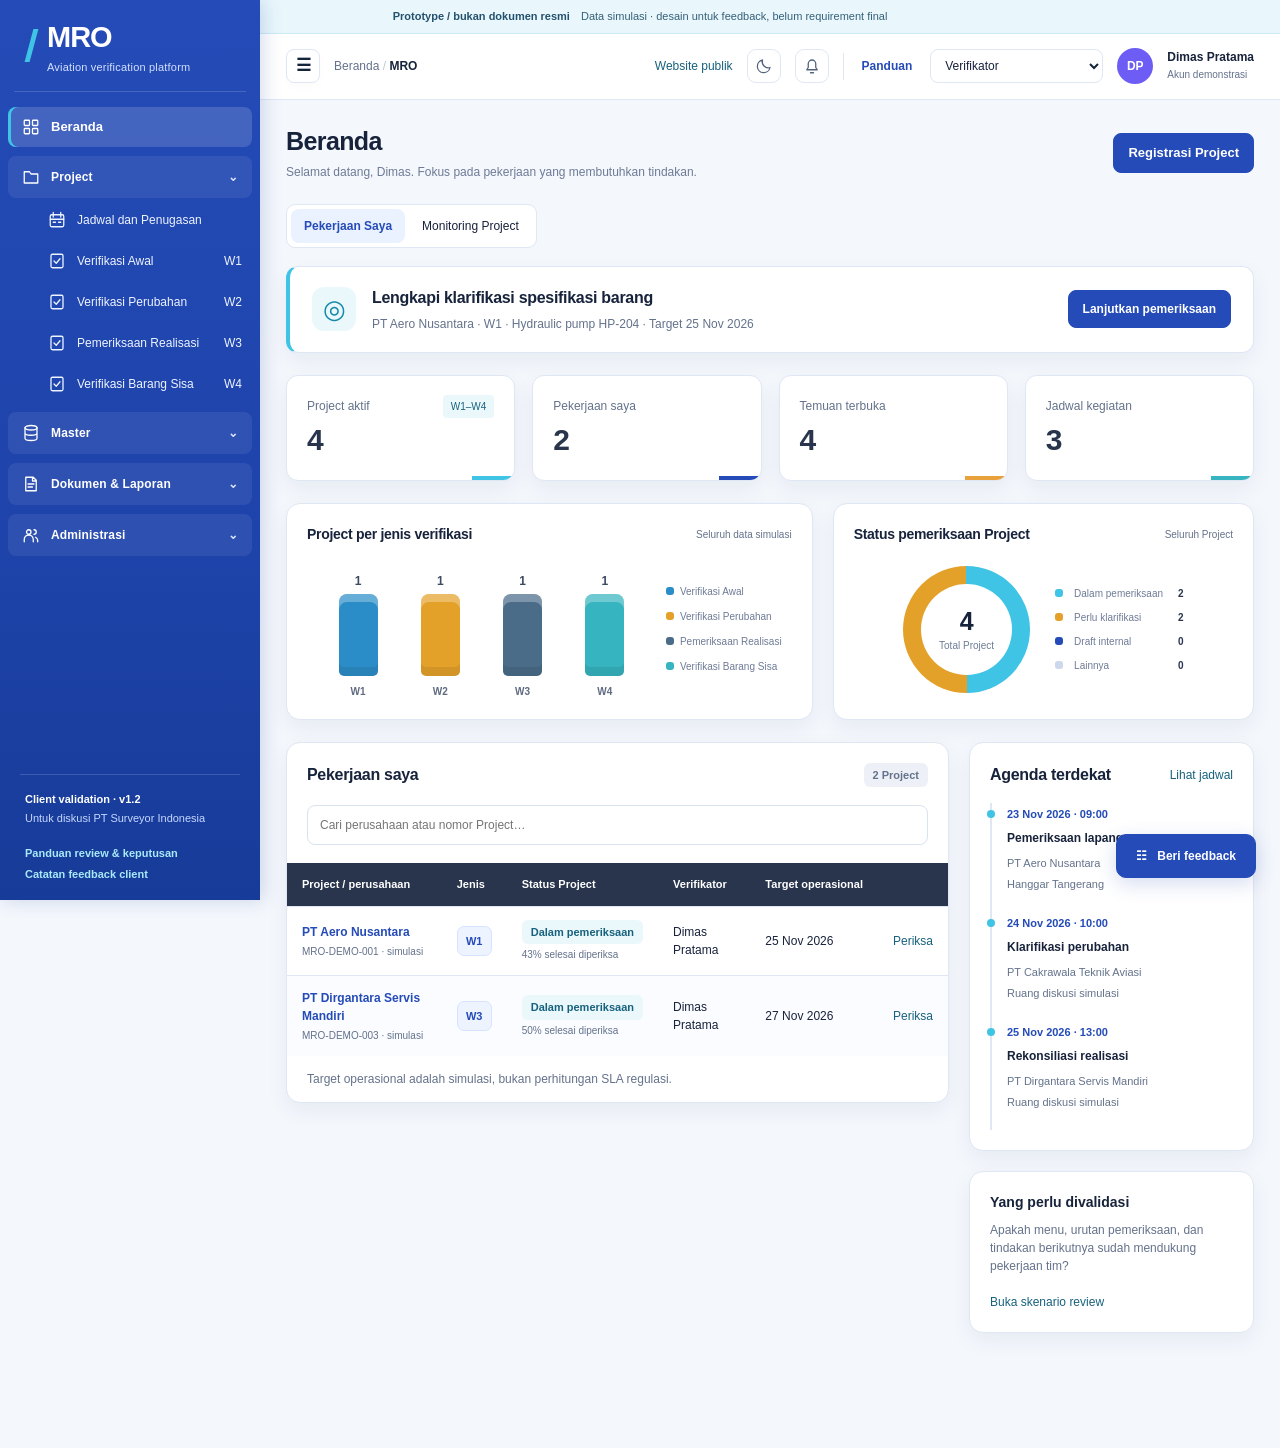
==== index.html @ 10407ee6 "first commit" ====
<!doctype html>
<html lang="id"><head><meta charset="utf-8"><meta name="viewport" content="width=device-width,initial-scale=1"><meta name="theme-color" content="#0F2D3D"><title>MRO · Prototype Review Client</title>
<link rel="stylesheet" href="assets/css/base.css">
<link rel="stylesheet" href="assets/css/mro-siviki.css">
<link rel="stylesheet" href="assets/css/inspection.css"></head><body><div id="app"></div><button class="feedbackfloat" id="feedback-button" onclick="openFeedback()">☷ &nbsp; Beri feedback</button><dialog id="modal"></dialog><dialog id="inspection-modal" class="inspection-modal" aria-labelledby="inspection-modal-title"></dialog><div id="live" role="status" aria-live="polite"></div>
<script src="assets/js/inspection.js"></script>
<script src="assets/js/app.js"></script></body></html>
---- assets/css/base.css ----
:root{--cyan:#3fc4e6;--navy:#0f2d3d;--action:#006b86;--soft:#e8f9fd;--bg:#f5fbfd;--border:#d9e8ee;--muted:#506a77;--white:#fff;--ok:#16714d;--warn:#865100;--danger:#a5343b}*{box-sizing:border-box}body{margin:0;color:var(--navy);background:var(--bg);font:16px/1.5 'Segoe UI',Arial,sans-serif}button,input,select,textarea{font:inherit}button,a,input,select,textarea{outline-offset:4px}button:focus-visible,a:focus-visible{outline:3px solid var(--action)}button,a{touch-action:manipulation}button{cursor:pointer}a{color:var(--action);text-decoration:none}a:hover{text-decoration:underline}button{border:1px solid var(--border);border-radius:6px;padding:9px 15px;color:var(--navy);background:white;font-weight:600;font-size:14px}button:hover{background:var(--soft);border-color:var(--cyan)}button:disabled{opacity:.55;cursor:not-allowed}.primary{background:var(--cyan);border-color:var(--cyan)}.dark{background:var(--navy);border-color:var(--navy);color:white}.dark:hover{color:var(--navy)}.textbutton{border:0;background:none;padding:4px;color:var(--action)}.small{font-size:14px}.muted{color:var(--muted)}.mono{font-variant-numeric:tabular-nums}.badge{font-size:13px;display:inline-block;padding:3px 9px;border-radius:4px;background:var(--soft);color:var(--action);font-weight:600;white-space:nowrap}.badge.amber{background:#fff4dc;color:var(--warn)}.badge.green{background:#e9f6ee;color:var(--ok)}.badge.gray{background:#eef2f4;color:var(--muted)}.badge.red{background:#ffedef;color:var(--danger)}.notice{background:#e8f9fd;border-bottom:1px solid #b5e5f0;color:var(--navy);padding:8px 24px;font-size:13px;text-align:center;position:relative;z-index:2}.notice strong{margin-right:8px}h1,h2,h3,p{margin-top:0}h1{font-size:30px;letter-spacing:-.7px;line-height:1.25;margin-bottom:8px}h2{font-size:20px;letter-spacing:-.3px;margin-bottom:12px}h3{font-size:16px;margin-bottom:8px}p{margin-bottom:16px}.shell{display:grid;grid-template-columns:252px 1fr;min-height:calc(100vh - 37px)}.sidebar{background:var(--navy);color:white;padding:27px 16px;display:flex;flex-direction:column}.brand{font-size:27px;font-weight:700;letter-spacing:-1px;padding:0 14px 24px;display:flex;align-items:center;gap:12px}.brandmark{height:36px;width:5px;background:var(--cyan);transform:skew(-15deg)}.brand small{display:block;font-size:12px;font-weight:400;color:#b3cedb;letter-spacing:.2px}.sidebar nav{flex:1}.sidebar a{display:flex;align-items:center;gap:10px;color:#c6dce5;padding:8px 12px;border-radius:5px;font-size:14px;margin:2px 0}.sidebar a.active{background:var(--cyan);color:var(--navy);font-weight:700}.sidebar a:hover{background:#244858;text-decoration:none}.sidebar a.active:hover{background:var(--cyan)}.sidebar details{margin-top:15px}.sidebar summary{font-weight:600;font-size:14px;cursor:pointer;padding:8px 12px;list-style:none;display:flex;justify-content:space-between}.sidebar summary:after{content:'⌄';color:#9bb9c7}.sidebar details a{margin-left:12px;padding-left:14px}.sidefoot{padding:18px 13px 0;border-top:1px solid #335462;margin-top:30px;color:#a8c2cf;font-size:13px}.sidefoot b{color:white}.topbar{display:flex;justify-content:space-between;align-items:center;padding:14px 32px;background:white;border-bottom:1px solid var(--border);gap:14px}.topbar select{font-size:14px;width:210px;padding:8px}.toplinks{display:flex;gap:16px;align-items:center}.avatar{background:var(--soft);border:1px solid var(--border);width:34px;height:34px;border-radius:50%;display:grid;place-items:center;font-size:12px;font-weight:700}.main{padding:30px 32px 95px;max-width:1680px;margin:auto}.pagehead{display:flex;justify-content:space-between;gap:20px;align-items:flex-start;margin-bottom:24px}.pagehead p{color:var(--muted);margin:0;font-size:14px}.actions{display:flex;gap:8px;flex-wrap:wrap}.overline{font-size:13px;color:var(--muted);margin-bottom:12px}.panel{background:white;border:1px solid var(--border);border-radius:8px;padding:22px;margin-bottom:20px}.panel.flush{padding:0;overflow:hidden}.panelhead{display:flex;align-items:center;justify-content:space-between;gap:12px;margin-bottom:18px}.panelhead h2,.panelhead h3{margin:0}.stats{display:grid;grid-template-columns:repeat(4,1fr);gap:14px;margin-bottom:22px}.stat{padding:18px 20px;background:white;border:1px solid var(--border);border-radius:7px}.stat b{display:block;font-size:28px;line-height:1.4;font-weight:600}.stat span{font-size:14px;color:var(--muted)}.stat em{float:right;font-style:normal;font-size:13px;background:var(--soft);color:var(--action);padding:4px 8px;border-radius:4px}.priority{display:flex;align-items:center;gap:22px;border-left:4px solid var(--cyan);background:var(--navy);color:white;padding:23px 26px;border-radius:6px;margin:20px 0 24px}.priority p{color:#c5dce7;font-size:14px;margin:5px 0 0}.priority h2{margin:0}.priority button{margin-left:auto;flex-shrink:0}.priority .symbol{color:var(--cyan);font-size:28px}.columns{display:grid;grid-template-columns:minmax(0,1fr) 300px;gap:22px}.twocol{display:grid;grid-template-columns:1fr 1fr;gap:20px}.toolbar{display:flex;gap:12px;align-items:center;margin:18px 0;flex-wrap:wrap}.toolbar input{flex:1;min-width:200px}.toolbar select{width:auto}.segments{display:inline-flex;border:1px solid var(--border);background:white;border-radius:6px;padding:4px;gap:4px}.segments button{border:0;background:none;font-weight:500}.segments button.selected{background:var(--soft);color:var(--action);font-weight:700}.tablewrap{overflow:auto}table{border-collapse:collapse;width:100%;font-size:14px;text-align:left}th{font-size:13px;color:var(--muted);font-weight:600;background:#f8fbfc;white-space:nowrap}th,td{padding:14px 17px;border-bottom:1px solid var(--border);vertical-align:middle}tr:last-child td{border-bottom:0}td b{font-weight:600}td small{display:block;font-size:12px;color:var(--muted);margin-top:3px}.clickrow:hover{background:#f5fbfd}.projectlink{display:block;font-weight:600}.workflow{width:35px;height:30px;background:var(--soft);color:var(--action);display:grid;place-items:center;border-radius:5px;font-size:13px;font-weight:700}.agenda{border-left:2px solid var(--border);padding:0 0 18px 15px;position:relative}.agenda:before{position:absolute;content:'';height:8px;width:8px;background:var(--cyan);border-radius:50%;left:-5px;top:7px}.agenda time{font-size:13px;color:var(--action);font-weight:600}.agenda p{margin:5px 0;font-size:14px}.agenda small{font-size:13px;color:var(--muted)}.tabs{display:flex;gap:20px;border-bottom:1px solid var(--border);margin:24px 0;overflow:auto}.tabs a{padding:11px 0;white-space:nowrap;font-size:14px;color:var(--muted);border-bottom:3px solid transparent}.tabs a.active{color:var(--action);border-color:var(--cyan);font-weight:700}.tabs a:hover{text-decoration:none;color:var(--action)}.statusrow{display:flex;gap:10px;flex-wrap:wrap;margin:18px 0}.statusbox{background:white;border:1px solid var(--border);border-radius:6px;padding:10px 14px;font-size:14px;flex:1;min-width:150px}.statusbox small{display:block;font-size:12px;color:var(--muted);margin-bottom:4px}.progress{height:5px;background:#e2edf2;border-radius:5px;overflow:hidden;margin-top:8px}.progress i{display:block;background:var(--cyan);height:100%}.checkgroup{display:flex;gap:15px;align-items:center;padding:14px 0;border-bottom:1px solid var(--border)}.checkgroup:last-child{border:0}.checkgroup>div{flex:1}.checkgroup p{margin:3px 0;font-size:13px;color:var(--muted)}.num{font-size:13px;color:var(--action);background:var(--soft);padding:7px 10px;border-radius:4px}.keyvalues{display:grid;grid-template-columns:1fr 1fr;gap:22px;font-size:14px}.keyvalues small{display:block;color:var(--muted);margin-bottom:4px}.note{padding:12px 15px;background:var(--soft);border-left:3px solid var(--cyan);font-size:14px;margin:16px 0}.warning{background:#fff6e4;border-color:#e0b760;color:#785000}.empty{text-align:center;padding:40px;color:var(--muted)}label{display:block;font-size:14px;font-weight:600;margin:15px 0 6px}input,select,textarea{width:100%;border:1px solid #b9d0da;border-radius:5px;padding:10px 12px;background:white;color:var(--navy)}textarea{min-height:100px;resize:vertical}input[type=checkbox]{width:18px;height:18px;vertical-align:middle;accent-color:var(--action);margin-right:8px}fieldset{border:0;padding:0;margin:0}legend{font-size:20px;font-weight:600;margin-bottom:12px}.formgrid{display:grid;grid-template-columns:1fr 1fr;gap:0 20px}.formgrid .wide{grid-column:1/-1}.steps{display:flex;gap:10px;margin-bottom:25px}.step{padding:9px 14px;border-bottom:3px solid var(--border);font-size:14px;flex:1}.step.active{border-color:var(--cyan);color:var(--action);font-weight:700}.footeractions{display:flex;justify-content:flex-end;gap:10px;margin-top:22px}.calendar{display:grid;grid-template-columns:repeat(7,minmax(0,1fr))}.calhead{padding:12px;background:#f7fbfc;text-align:center;font-size:13px;color:var(--muted)}.day{border-top:1px solid var(--border);border-right:1px solid var(--border);min-height:105px;padding:8px;font-size:13px}.day.today{background:var(--soft)}.day button{font-size:12px;padding:5px 6px;margin-top:5px;width:100%;text-align:left;font-weight:500;background:var(--soft);border:0}.day.out{color:#9cb0b9}.finding{padding:18px;border:1px solid var(--border);border-radius:6px;margin-bottom:12px}.finding h3{margin:10px 0}.finding p{font-size:14px}.document{background:#fff;border:1px solid var(--border);padding:35px;position:relative;min-height:410px;font-size:14px}.document:before{content:'PROTOTYPE';position:absolute;top:42%;left:8%;transform:rotate(-28deg);font-size:50px;letter-spacing:4px;color:#d7e9f0;pointer-events:none}.document>*{position:relative}.document h2{text-align:center;font-size:18px}.document p{margin-top:24px}.document .stamp{border:2px solid var(--danger);color:var(--danger);padding:8px;text-align:center;font-weight:700;font-size:12px}.feedbackfloat{position:fixed;bottom:22px;right:24px;background:var(--navy);color:white;border:1px solid #457485;box-shadow:0 4px 20px #0f2d3d25;z-index:5;padding:12px 19px}.feedbackfloat:hover{color:var(--navy)}dialog{border:1px solid var(--border);border-radius:10px;padding:0;max-width:670px;width:calc(100% - 32px);max-height:90vh;color:var(--navy);box-shadow:0 18px 70px #0f2d3d40}dialog::backdrop{background:#0f2d3d70}.dialoghead{padding:20px 24px;border-bottom:1px solid var(--border);display:flex;justify-content:space-between;align-items:center}.dialoghead h2{margin:0}.dialogbody{padding:0 24px 24px}.close{border:0;font-size:21px;padding:0 7px}.toast{position:fixed;bottom:80px;right:24px;max-width:440px;background:var(--navy);color:white;padding:16px 22px;z-index:15;border-radius:7px;box-shadow:0 4px 20px #0f2d3d30}.public{background:white}.publicnav{padding:20px 6%;display:flex;align-items:center;justify-content:space-between;border-bottom:1px solid var(--border);gap:20px}.publicnav .brand{padding:0}.publicnav .brand small{color:var(--muted)}.publiclinks{display:flex;gap:24px;align-items:center;font-size:14px}.hero{background:var(--navy);color:white;padding:75px 7%;display:grid;grid-template-columns:1.2fr 1fr;gap:50px;align-items:center}.hero h1{font-size:50px;line-height:1.12;max-width:660px;letter-spacing:-1.5px}.hero p{color:#c8dde7;max-width:550px;font-size:18px}.hero .eyebrow{color:var(--cyan);font-size:14px;margin-bottom:22px}.blueprint{width:100%;color:var(--cyan)}.publicsection{padding:55px 7%;max-width:1600px;margin:auto}.publicsection h2{font-size:30px}.publiccards{display:grid;grid-template-columns:repeat(4,1fr);gap:18px}.publiccards article{border-top:3px solid var(--cyan);background:var(--bg);padding:23px}.publiccards p{font-size:14px;color:var(--muted)}.publicsection details{border-bottom:1px solid var(--border);padding:17px 0}.publicsection summary{cursor:pointer;font-weight:600}.publicsection details p{margin:14px 0;font-size:14px;max-width:850px}.publicfooter{background:var(--navy);color:#c9dde7;padding:30px 7%;font-size:14px}.mobilemenu{display:none}.guideitem{display:flex;gap:16px;padding:18px 0;border-bottom:1px solid var(--border)}.guideitem b{display:block}.guideitem p{margin:5px 0;font-size:14px;color:var(--muted)}.splitwork{display:grid;grid-template-columns:minmax(0,1fr) 320px;gap:18px}.fileicon{font-size:13px;color:var(--action);background:var(--soft);padding:8px}.rating{display:flex;gap:8px}.rating label{padding:6px 10px;border:1px solid var(--border);margin:0;font-size:14px;display:flex;align-items:center;gap:4px}.rating input{width:auto}.chiplist{display:flex;gap:8px;flex-wrap:wrap}.mobilemenu{font-size:18px}.error{color:var(--danger);font-size:14px;margin:10px 0}.hide{display:none!important}@media(min-width:1700px){.main{padding-left:45px;padding-right:45px}}@media(max-width:1150px){.shell{grid-template-columns:220px 1fr}.main{padding:25px 22px 95px}.topbar{padding:14px 22px}.columns,.splitwork{grid-template-columns:1fr}.columns>aside{display:grid;grid-template-columns:1fr 1fr;gap:20px}.hero h1{font-size:40px}.toplinks{gap:10px}.stats{gap:9px}.stat{padding:15px}.publiccards{grid-template-columns:1fr 1fr}}@media(max-width:800px){.shell{display:block}.sidebar{display:none}.sidebar.open{display:flex}.mobilemenu{display:inline-block}.topbar{padding:12px 16px;flex-wrap:wrap}.topbar .reviewlabel{display:none}.main{padding:24px 16px 90px}.stats{grid-template-columns:1fr 1fr}.pagehead{flex-direction:column;gap:14px}.priority{flex-wrap:wrap;gap:12px;padding:20px}.priority button{margin-left:0}.columns>aside,.twocol,.formgrid,.hero{grid-template-columns:1fr}.keyvalues{gap:16px}.tabs{gap:17px}.publicnav{padding:17px 5%;flex-wrap:wrap}.publiclinks{gap:14px;flex-wrap:wrap}.hero{padding:45px 6%;gap:20px}.hero h1{font-size:39px}.blueprint{max-height:220px}.publicsection{padding:35px 6%}.publiccards{grid-template-columns:1fr}.steps{gap:0}.step{font-size:12px;padding:9px 7px}.day{min-height:68px;padding:4px}.day button{font-size:11px}.calendar{min-width:650px}.notice{padding:8px 14px;font-size:12px}.statusbox{min-width:130px}.feedbackfloat{bottom:14px;right:14px}.topbar select{width:165px;min-width:0}.topbar .avatar{display:none}.topbar>.toplinks:last-child{width:100%;justify-content:space-between}.document{padding:22px}.toast{left:14px;right:14px}.checkgroup{flex-wrap:wrap}.publicnav .brand{font-size:24px}}@media(prefers-reduced-motion:no-preference){dialog[open]{animation:appear .15s ease-out}@keyframes appear{from{opacity:0;transform:translateY(8px)}to{opacity:1;transform:none}}}@media print{.sidebar,.topbar,.notice,.feedbackfloat,.actions,dialog,.toast{display:none!important}.shell{display:block}.main{padding:0}.document{break-inside:avoid}.document:before{color:#ddd!important}}
---- assets/css/mro-siviki.css ----
/* MRO adaptation of the supplied siVIKI tokens, sidebar, forms and tables. */
:root{--cyan:#3fc4e6;--navy:#17223b;--action:#17617d;--soft:#eaf8fc;--bg:#f4f7fc;--border:#dfe7f4;--muted:#64728b;--sidebar-width:260px;--primary:#244bb7;--primary-dark:#183d9f;--primary-soft:#eaf1ff;--radius:14px;--shadow:0 8px 22px rgba(13,40,90,.06)}
body{font-family:Inter,'Segoe UI',Arial,sans-serif;font-size:14px;line-height:1.5;background:var(--bg)}
button,input,select,textarea{font-family:inherit}button{border-radius:8px;padding:9px 14px;font-size:13px}button:hover{background:var(--primary-soft);border-color:#7996df}.primary{background:var(--primary);border-color:var(--primary);color:#fff}.primary:hover{background:var(--primary-dark);color:white;border-color:var(--primary-dark)}.dark{background:#28354d;border-color:#28354d}.dark:hover{background:#183d9f;color:white}.textbutton{color:var(--primary)}
.notice{position:relative;background:#e9f7fc;border-color:#cceaf4;color:#356078;font-size:11px;min-height:33px;padding:8px 16px}.notice strong{color:#24516d}
.shell{display:block;min-height:calc(100vh - 33px);padding-left:var(--sidebar-width)}.shell>div{min-width:0}.sidebar{position:fixed;left:0;top:0;bottom:0;width:var(--sidebar-width);height:100dvh;overflow:auto;z-index:30;padding:0 8px 18px;background:linear-gradient(180deg,#244bb7 0,#1e43aa 60%,#173b98 100%);box-shadow:3px 0 18px rgba(19,55,140,.18)}
.sidebar .brand{height:92px;flex-shrink:0;margin:0 6px 12px;padding:17px 15px;border-bottom:1px solid #ffffff29;font-size:29px;font-weight:900;letter-spacing:-1px;gap:13px}.sidebar .brand small{font-size:11px;letter-spacing:.2px;font-weight:500;color:#d4e1ff}.brandmark{height:33px;width:5px;flex-shrink:0}.sidebar a{color:#eef4ff;border-radius:8px;padding:11px 14px;font-size:13px;font-weight:600;gap:11px;margin:3px 0;line-height:1.25}.sidebar a.active{color:white;background:#ffffff26;box-shadow:inset 3px 0 0 var(--cyan)}.sidebar a:hover,.sidebar a.active:hover{background:#ffffff20;color:white}.sidebar summary{background:#ffffff12;font-size:12px;font-weight:700;letter-spacing:.15px;padding:12px 14px;border-radius:8px;align-items:center;justify-content:flex-start;gap:11px}.sidebar summary:after{margin-left:auto;color:#d9e5ff}.sidebar details{margin-top:9px}.sidebar details a{font-size:12px;font-weight:500;padding:10px 10px 10px 15px;margin-left:25px}.sidefoot{font-size:11px;line-height:1.7;border-color:#ffffff29;margin:25px 12px 0;padding:15px 5px 0;color:#c6d8ff}.sidefoot a{font-size:11px!important}.navicon{display:inline-flex;width:18px;flex:0 0 18px;align-items:center;justify-content:center}.navicon svg{width:18px;height:18px;fill:none;stroke:currentColor;stroke-width:1.7;stroke-linecap:round;stroke-linejoin:round}
.topbar{height:66px;position:sticky;top:0;z-index:20;padding:0 26px;gap:10px}.toplinks{gap:14px}.topbar select{font-size:12px;width:173px;border-radius:8px;padding:8px 10px;border-color:var(--border)}.topbar .small{font-size:12px}.topbar .textbutton{font-size:12px}.topbar .avatar{background:#6d5df4;color:white;border:0;height:36px;width:36px}.topbar .mobilemenu{display:inline-flex;align-items:center;justify-content:center;width:34px;height:34px;font-size:17px;padding:0;border-color:var(--border);box-shadow:0 3px 12px #00000005}.user-meta{font-size:12px;line-height:1.45;white-space:nowrap}.user-meta small{color:var(--muted);font-size:10px}.top-icon{height:34px;width:34px;padding:7px;display:inline-flex;align-items:center;justify-content:center;border-color:var(--border);border-radius:9px;color:#52627c}.top-icon .navicon{width:17px}.top-divider{height:27px;width:1px;background:var(--border)}
.main{padding:26px 26px 95px;max-width:1700px;width:100%;margin:0 auto}.pagehead{margin-bottom:23px;align-items:center}.pagehead p{font-size:12px;color:#6e7b96}h1{font-size:25px;font-weight:800;letter-spacing:-.6px;margin-bottom:6px}h2{font-size:16px;font-weight:750}h3{font-size:14px}.overline{font-size:12px}.actions{align-items:center}.actions button{white-space:nowrap}.panel{border-radius:var(--radius);box-shadow:var(--shadow);padding:20px;margin-bottom:20px}.panel.flush{padding:0}.panelhead{margin-bottom:16px}.stats{gap:17px;margin-bottom:22px}.stat{position:relative;overflow:hidden;border-radius:12px;padding:19px 20px;border-color:var(--border);box-shadow:var(--shadow)}.stat span{font-size:12px}.stat b{font-size:30px;font-weight:800;color:#28354d;margin-top:3px}.stat em{font-size:10px}.stat:after{content:'';position:absolute;right:0;bottom:0;width:42px;height:4px;background:var(--cyan)}.stat:nth-child(2):after{background:#244bb7}.stat:nth-child(3):after{background:#e9a23b}.stat:nth-child(4):after{background:#36b4bf}.segments{border-radius:9px;border-color:var(--border);padding:4px}.segments button{font-size:12px;padding:8px 13px}.segments button.selected{background:var(--primary-soft);color:var(--primary)}
.priority{background:#fff;color:var(--navy);border:1px solid var(--border);border-left:4px solid var(--cyan);border-radius:12px;padding:19px 22px;box-shadow:var(--shadow);gap:16px;margin:18px 0 22px}.priority p{color:var(--muted);font-size:12px}.priority h2{font-size:16px}.priority .symbol{background:#eaf8fc;border-radius:12px;width:44px;height:44px;display:grid;place-items:center;color:#1688a9;flex-shrink:0;font-size:26px}.priority button{font-size:12px}.columns{grid-template-columns:minmax(0,1fr) 285px;gap:20px}.columns>*{min-width:0}.toolbar{gap:10px}.toolbar input{font-size:12px;min-width:150px}.badge{font-size:11px;padding:4px 9px;border-radius:6px;font-weight:600}.badge.gray{background:#edf1f7}.workflow{border:1px solid #d7e4ff;background:#edf3ff;color:#244bb7;border-radius:7px;font-size:11px}
table{font-size:12px}th{color:#fff;background:#28354d;font-size:11px;font-weight:700}th,td{padding:13px 15px}td small{font-size:10px}tbody tr:nth-child(even){background:#fafcff}.clickrow:hover{background:#edf4fc}.projectlink{color:#244bb7}.tablewrap{border-radius:9px;max-width:100%}.flush>.tablewrap{border-radius:0}.agenda time{font-size:11px;color:#244bb7}.agenda p{font-size:12px}.agenda small{font-size:11px}.small{font-size:12px}.note{font-size:12px;border-radius:0 7px 7px 0;padding:12px 14px}.empty{font-size:12px}.statusbox{border-radius:10px;font-size:12px;box-shadow:var(--shadow)}.statusbox small{font-size:11px}.tabs{background:white;border:1px solid var(--border);border-radius:10px;gap:7px;padding:5px;box-shadow:var(--shadow);margin:20px 0}.tabs a{padding:10px 15px;border:0;border-radius:7px;font-size:12px}.tabs a.active{background:#008ca8;color:white}.tabs a:hover{background:#eaf8fc;color:#17617d}.tabs a.active:hover{background:#00788f;color:white}.finding{border-radius:10px}.keyvalues{font-size:12px}.checkgroup{font-size:12px}.checkgroup p{font-size:11px}.num{font-size:11px;border-radius:7px}.steps{border:1px solid var(--border);background:white;border-radius:10px;padding:6px}.step{font-size:12px}.step.active{color:#244bb7;border-color:var(--cyan);background:#f1f7ff}input,select,textarea{border:1px solid #d9e2f0;border-radius:8px;padding:10px 12px;font-size:13px}label{font-size:12px}input:focus,select:focus,textarea:focus{outline:2px solid #3fc4e6;outline-offset:1px}.calendar{border:1px solid var(--border);border-radius:10px;overflow:hidden}.calhead{background:#edf3fc;font-size:12px;font-weight:700}.day{min-height:115px;font-size:12px}.day button{background:#eaf1ff;color:#244bb7;border-radius:5px}.day.today{background:#f0faff}.feedbackfloat{border-radius:10px;background:#244bb7;border-color:#244bb7;box-shadow:0 6px 20px #244bb730;font-size:12px}.feedbackfloat:hover{background:#183d9f;color:white}.toast{background:#28354d;font-size:13px}.dialoghead{background:#f8faff}dialog{border-radius:14px}.dialoghead h2{font-size:17px}
/* Chart primitives reused from siVIKI; values come from the MRO demo state. */
.overview-analytics{display:grid;grid-template-columns:1.25fr 1fr;gap:20px;margin-bottom:2px}.overview-analytics .panel{min-width:0}.chart-heading{display:flex;align-items:center;justify-content:space-between;gap:12px;margin-bottom:15px}.chart-heading h2{margin:0;font-size:14px}.chart-heading small{font-size:10px;color:var(--muted)}.dash-bars{height:139px;display:flex;align-items:flex-end;justify-content:space-around;padding:12px 18px 0;gap:16px}.dash-bar-item{display:flex;flex-direction:column;align-items:center;gap:8px;flex:1;font-size:10px;font-weight:700;color:#5f6b81}.cube{display:block;width:39px;border-radius:8px 8px 5px 5px;position:relative;background:#3b82f6;box-shadow:inset 0 8px 0 rgba(255,255,255,.28),inset 0 -9px 0 rgba(0,0,0,.08)}.cube-blue{background:#2b8dc8}.cube-yellow{background:#e4a129}.cube-navy{background:#4a6c89}.cube-teal{background:#36b4bf}.dash-bar-item strong{position:absolute;top:-22px;left:0;right:0;text-align:center;font-size:12px;color:#3d4a63}.bar-label{font-size:10px;text-align:center}.workflow-chart{display:grid;grid-template-columns:1fr auto;align-items:center;gap:10px}.chart-legend{font-size:10px;color:#6e7b96;display:grid;gap:10px;padding-right:10px}.legend-dot{display:inline-block;width:8px;height:8px;border-radius:3px;margin-right:6px}.status-chart{display:flex;align-items:center;gap:25px;justify-content:center;min-height:139px}.donut{width:127px;height:127px;border-radius:50%;background:conic-gradient(#3fc4e6 0 var(--exam),#e4a129 var(--exam) var(--clarify),#244bb7 var(--clarify) var(--draft),#cdd8ec var(--draft) 100%);display:grid;place-items:center;flex-shrink:0}.donut:before{content:'';grid-area:1/1;width:91px;height:91px;background:white;border-radius:50%}.donut-label{grid-area:1/1;z-index:1;text-align:center;font-size:25px;font-weight:800;line-height:1.1}.donut-label small{display:block;font-size:10px;font-weight:500;color:#6e7b96;margin-top:5px}.status-legend{display:grid;gap:9px;font-size:10px;color:#6e7b96}.status-legend div{display:flex;align-items:center;gap:5px}.status-legend b{margin-left:auto;color:#28354d;padding-left:10px}
.public .brand{color:#244bb7}.public .hero{background:linear-gradient(120deg,#183d9f,#244bb7);padding-top:65px;padding-bottom:65px}.hero h1{font-size:44px}.hero .eyebrow{color:#80e5ff}.publiccards article{border-radius:12px;box-shadow:var(--shadow);background:#fff;border:1px solid var(--border);border-top:3px solid #3fc4e6}.publiccards h3{font-size:16px}.publicfooter{background:#183d9f}.publicnav .brandmark{background:#3fc4e6}.publicnav{padding-top:16px;padding-bottom:16px}.publiclinks{font-size:13px}.publicsection h2{font-size:25px}.publicsection p{font-size:14px}.public .blueprint{color:#80e5ff}
body.nav-collapsed .shell{padding-left:0}body.nav-collapsed .sidebar{display:none}body.night{--bg:#151f32;--navy:#e7edf8;--border:#34435c;--muted:#a8b7cd;--soft:#253a53}body.night .topbar,body.night .panel,body.night .stat,body.night .statusbox,body.night .priority,body.night .tabs,body.night .segments,body.night dialog{background:#202e45}body.night input,body.night select,body.night textarea,body.night button:not(.primary):not(.feedbackfloat):not(.dark){background:#263750;color:#e7edf8}body.night .stat b,body.night .status-legend b,body.night .dash-bar-item strong{color:#e7edf8}body.night tbody tr:nth-child(even){background:#23334c}body.night .donut:before{background:#202e45}body.night .dialoghead{background:#263750}body.night .public{background:#202e45}body.night .publiccards article{background:#263750}body.night .document{background:#fff;color:#17223b}body.night .notice{background:#203e55;color:#c4edfa}body.night .notice strong{color:#c4edfa}
@media(min-width:1700px){.main{padding-left:35px;padding-right:35px}}@media(max-width:1250px){.columns{grid-template-columns:1fr}.columns>aside{display:grid;grid-template-columns:1fr 1fr;gap:20px}.topbar .user-meta,.top-divider{display:none}.toplinks{gap:9px}.overview-analytics{grid-template-columns:1fr 1fr}.workflow-chart{grid-template-columns:1fr}.chart-legend{display:none}.status-chart{gap:15px}}@media(max-width:1050px){:root{--sidebar-width:225px}.sidebar details a{font-size:11px;margin-left:16px}.main{padding:23px 20px 90px}.topbar{padding:0 20px}.topbar .reviewlabel{display:none}.status-chart{flex-wrap:wrap}.status-legend{width:100%}.overview-analytics{grid-template-columns:1fr 1fr}.status-chart{min-height:160px}.hero h1{font-size:38px}}
@media(max-width:800px){.shell{padding-left:0;display:block}.sidebar{display:none;width:260px;top:0;bottom:0;height:100dvh;padding-top:0;box-shadow:10px 0 50px #0f2d3d55}.sidebar.open{display:flex}body.nav-collapsed .sidebar.open{display:flex}.topbar{height:auto;min-height:65px;padding:12px 16px;flex-wrap:nowrap;gap:6px}.topbar>.toplinks:last-child{width:auto;justify-content:flex-end;gap:8px}.topbar select{width:150px;font-size:11px}.topbar a,.topbar .textbutton,.topbar .top-divider,.topbar .top-icon,.topbar .user-meta{display:none}.topbar .avatar{display:grid;width:30px;height:30px;font-size:10px}.topbar .reviewlabel{display:block!important;font-size:11px}.topbar .reviewlabel span,.topbar .reviewlabel b{display:none}.main{padding:22px 15px 90px}.notice{font-size:10px;line-height:1.6;padding:7px 12px}.notice strong{display:block}.pagehead{align-items:flex-start}.pagehead h1{font-size:23px}.priority{padding:16px;gap:12px}.priority .symbol{display:none}.priority h2{font-size:14px}.priority button{margin-left:0}.stats{gap:12px}.stat{padding:16px}.stat b{font-size:26px}.overview-analytics{grid-template-columns:1fr}.workflow-chart{grid-template-columns:1fr auto}.chart-legend{display:grid}.status-chart{flex-wrap:nowrap;min-height:139px}.status-legend{width:auto}.columns>aside{display:block}.tabs{gap:3px}.tabs a{padding:10px 12px}.formgrid{grid-template-columns:1fr}.steps{overflow:auto}.step{min-width:90px;font-size:11px}.keyvalues{grid-template-columns:1fr}.statusbox{min-width:130px}.twocol{grid-template-columns:1fr}.publicnav .brand{font-size:25px}.hero h1{font-size:35px}.public .hero{padding:40px 6%;grid-template-columns:1fr}.publiccards{grid-template-columns:1fr}.calendar{min-width:650px}.document:before{font-size:34px}.sidebar.open~div:before{content:'';position:fixed;inset:0;background:#17223b55;z-index:25;pointer-events:none}}
.columns{align-items:start}body.night .pagehead p,body.night .stat span,body.night .chart-legend,body.night .status-legend,body.night .chart-heading small,body.night .dash-bar-item,body.night .donut-label small{color:#b7c6dc}body.night .topbar a,body.night .topbar .textbutton{color:#8ee1f6}body.night .badge.gray{background:#34435c;color:#d3def0}body.night .tabs a{color:#b7c6dc}body.night .tabs a.active{color:white}body.night .publiccards p{color:#b7c6dc}
.close-nav{display:none}.sidebar .brand{position:relative}@media(max-width:800px){.close-nav{display:block;position:absolute;right:0;top:9px;background:transparent;border:0;color:white;padding:0 8px;font-size:24px}.close-nav:hover{background:#ffffff20;color:white}.topbar .reviewlabel{max-width:105px;overflow:hidden;text-overflow:ellipsis;white-space:nowrap}}
@media print{.shell{padding-left:0!important}.overview-analytics{break-inside:avoid}.sidebar,.topbar,.notice,.feedbackfloat{display:none!important}.main{max-width:none;width:100%;padding:0}.panel{box-shadow:none}body{background:white}}
---- assets/css/inspection.css ----
/* Examination timeline and the wide SitiReq-style data workspace. */
.inspection-timeline-panel{padding:25px 28px 12px;max-width:none}.inspection-timeline-head{display:flex;align-items:flex-start;justify-content:space-between;gap:18px;margin-bottom:23px}.inspection-timeline-head h3{font-size:17px;font-weight:650;margin:0 0 7px}.inspection-timeline-head p{margin:0}.inspection-timeline-head .badge{font-weight:500;margin-top:2px}
.inspection-timeline{list-style:none;padding:0;margin:0 0 0 7px}.inspection-timeline-item{position:relative;margin:0;padding:0 0 27px 28px;border-left:1px solid #dfe3ec;--dot:#00b8d9;--halo:#d9f6fb}.inspection-timeline-item:last-child{border-color:transparent;padding-bottom:17px}.inspection-timeline-item:before{content:'';position:absolute;left:-6px;top:9px;width:11px;height:11px;border-radius:50%;background:var(--dot);box-shadow:0 0 0 4px var(--halo)}.inspection-timeline-item.green{--dot:#28c76f;--halo:#dcf6e7}.inspection-timeline-item.amber{--dot:#eda42a;--halo:#fff1d8}.inspection-timeline-top{display:flex;align-items:center;justify-content:space-between;gap:18px;min-height:30px}.inspection-timeline-top h4{font-size:14px;font-weight:600;margin:0;color:#42475d}.inspection-timeline-actions{display:flex;align-items:center;gap:18px;flex-shrink:0}.inspection-timeline-actions .badge{font-size:10px;font-weight:500;background:none;padding:0;color:#6c7488}.inspection-timeline-actions .badge.green{color:#187c48}.inspection-timeline-actions .badge.amber{color:#95601a}.inspection-open{border:1px solid #d8e8f2;border-radius:6px;color:#17617d;background:#f4fbfe;display:inline-flex;align-items:center;gap:9px;font-size:11px;font-weight:600;padding:6px 11px}.inspection-open:hover{background:#e4f6fc;border-color:#91d1e2}.inspection-icon{width:16px;height:16px;flex-shrink:0;vertical-align:middle}.inspection-open .inspection-icon{width:12px;height:12px}.inspection-timeline-item>p{color:#71778b;font-size:12px;margin:7px 0 10px;line-height:1.6}.inspection-timeline-meta{display:flex;align-items:center;gap:12px;flex-wrap:wrap}.inspection-file-chip{display:inline-flex;gap:7px;align-items:center;background:#f2f3f7;color:#636878;border:0;border-radius:5px;padding:5px 9px;font-size:11px;font-weight:500}.inspection-file-chip .inspection-icon{color:#eb535f;width:14px;height:14px}.inspection-file-chip:hover{background:#e9edf6}.inspection-step-label{font-size:10px;color:#778095}
.inspection-modal{width:calc(100% - 76px);max-width:1440px;max-height:88dvh;border:0;border-radius:7px;padding:0;color:#4b5267;box-shadow:0 16px 70px #17223b3d;background:#fff;overflow:auto;overscroll-behavior:contain;scrollbar-width:thin;scrollbar-color:#aeb7c6 #f5f6f9}.inspection-modal::backdrop{background:#24253670}.inspection-modal-head{display:flex;justify-content:space-between;align-items:flex-start;padding:24px 22px 17px;gap:20px;position:sticky;top:0;background:inherit;z-index:3}.inspection-modal-head h2{font-size:14px;font-weight:600;margin:0 0 5px;letter-spacing:0;color:#4b5267}.inspection-modal-head p{font-size:11px;color:#6c7488;margin:0}.inspection-modal-head p span{padding:0 5px}.inspection-close{display:grid;place-items:center;width:28px;height:28px;padding:5px;border:0;color:#737c91;background:none;border-radius:5px}.inspection-close:hover{background:#f1f3f8}.inspection-modal-body{padding:10px 34px 0}.inspection-description{font-size:12px;margin:6px 0 25px;color:#6d7486}.inspection-toolbar{display:flex;justify-content:flex-end;align-items:center;flex-wrap:wrap;gap:12px;margin:0 0 15px}.inspection-toolbar>button,.inspection-support-head>button{display:inline-flex;justify-content:center;align-items:center;gap:9px;font-weight:500;font-size:12px;background:#fff;color:#687187;border:1px solid #dce0e9;box-shadow:0 2px 5px #202b4510;padding:9px 14px;border-radius:6px;min-height:36px}.inspection-toolbar>button:hover,.inspection-support-head>button:hover{background:#f1f7fb;border-color:#8cc9d9}.inspection-toolbar>.inspection-upload{color:#fff;background:#65b8cc;border-color:#58adc1}.inspection-toolbar>.inspection-upload:hover{background:#25869e;border-color:#25869e}.inspection-search{display:flex;align-items:center;gap:7px;position:relative;margin:0;width:155px}.inspection-search>.inspection-icon{position:absolute;left:11px;color:#758098;width:13px;height:13px}.inspection-search input{margin:0;min-width:0;font-size:12px;font-weight:400;height:36px;padding:8px 10px 8px 31px;border:1px solid #d8dce7;border-radius:6px;color:#4b5267}.inspection-search input::placeholder{color:#737c91}
.inspection-table-scroll{overflow:auto;border-radius:7px;border:1px solid #e0e2e9;max-height:43dvh;scrollbar-width:thin;scrollbar-color:#9ba3af #f1f1f4}.inspection-data-table{width:100%;font-size:12px;border-collapse:separate;border-spacing:0;min-width:720px;color:#58647c;font-variant-numeric:tabular-nums}.inspection-data-table.inspection-import-table{min-width:1110px}.inspection-data-table thead th{position:sticky;top:0;z-index:1;background:#2f3a50;color:#fff;font-size:11px;line-height:1.5;font-weight:600;text-transform:uppercase;text-align:center;padding:15px 13px;border-right:1px solid #a5adbc;border-bottom:1px solid #a5adbc}.inspection-data-table thead tr:nth-child(2) th{top:47px}.inspection-data-table .inspection-number{width:50px}.inspection-data-table td{padding:14px 13px;border-right:1px solid #d6d9e0;border-bottom:1px solid #d6d9e0;vertical-align:middle;line-height:1.6}.inspection-data-table th:last-child,.inspection-data-table td:last-child{border-right:0}.inspection-data-table tbody tr:nth-child(even){background:#fafbfd}.inspection-data-table tbody tr:hover{background:#f2f9fc}.inspection-data-table tbody td:first-child{text-align:center}.inspection-data-table tfoot td{font-size:11px;text-align:center;padding:10px;background:#fff;color:#687187}.inspection-data-table .textbutton{font-size:11px;color:#14718c;white-space:nowrap;padding:4px}.inspection-data-table .empty{padding:25px;font-size:12px;text-align:center}
.inspection-pagination{display:flex;align-items:center;gap:11px;font-size:10px;color:#68768d;padding:13px 0 0;flex-wrap:wrap}.inspection-pagination label{margin:0;font-size:10px}.inspection-pagination select{width:97px;border-radius:5px;font-size:10px;padding:6px 8px;height:29px;color:#5f687c}.inspection-add{width:30px;height:30px;display:grid;place-items:center;border-radius:50%;background:#65b8cc;color:#fff;border:1px solid #58adc1;padding:6px}.inspection-add:hover{background:#25869e;color:white}.inspection-page-buttons{margin-left:auto;display:flex;gap:5px;align-items:center}.inspection-page-buttons button{border:0;padding:3px 10px;background:#f4f5f8;color:#616e83;font-size:18px;border-radius:5px}.inspection-page-buttons span{padding:5px 10px;border-radius:5px;background:#eaf6fb;color:#14718c}.inspection-page-buttons button:disabled{opacity:.35}.sr-only{position:absolute;width:1px;height:1px;padding:0;overflow:hidden;clip:rect(0,0,0,0);white-space:nowrap;border:0}
.inspection-support{margin-top:27px;padding-top:20px;border-top:1px solid #edf0f5}.inspection-support-head{display:flex;align-items:center;justify-content:space-between;gap:20px}.inspection-support h3{font-size:12px;font-weight:600;color:#4b5267;margin:0 0 5px}.inspection-support p{font-size:11px;color:#6c7488;margin:0}.inspection-no-attachments{padding:12px 0}.inspection-attachment-list{padding-top:10px;display:grid;gap:8px}.inspection-attachment{display:flex;align-items:center;gap:11px;padding:10px 12px;border:1px solid #e0e6ef;border-radius:6px}.inspection-attachment>.inspection-icon{color:#5ba8be}.inspection-attachment>div{flex:1;min-width:0}.inspection-attachment b{font-size:11px;font-weight:600;overflow-wrap:anywhere}.inspection-attachment small{display:block;color:#6c7488;font-size:10px;margin-top:3px}.inspection-modal-bottom{display:flex;align-items:center;justify-content:space-between;gap:30px;margin-top:15px}.inspection-modal-bottom>div:first-child{width:310px;flex-shrink:0}.inspection-modal-bottom label{font-size:11px;margin-top:5px;color:#626b7f}.inspection-modal-bottom label select{margin-top:7px;font-size:12px;padding:8px}.inspection-modal-bottom p{font-size:10px;margin:6px 0}.inspection-disclaimer{font-size:10px;color:#727d91;max-width:340px;line-height:1.7}.inspection-modal-footer{padding:18px 34px 22px;display:flex;justify-content:space-between;gap:15px;background:inherit}.inspection-modal-footer button{font-size:12px;font-weight:500}.inspection-modal-footer .textbutton{padding-left:0;color:#636c80}
body:has(.inspection-modal[open]){overflow:hidden}body:has(.inspection-modal[open])>.feedbackfloat{display:none}body.night .inspection-timeline-top h4,body.night .inspection-modal h2,body.night .inspection-support h3{color:#e7edf8}body.night .inspection-timeline-item>p,body.night .inspection-modal p,body.night .inspection-modal label,body.night .inspection-disclaimer,body.night .inspection-attachment small{color:#b7c6dc}body.night .inspection-timeline-item{border-left-color:#40516a}body.night .inspection-timeline-item:last-child{border-left-color:transparent}body.night .inspection-timeline-item:before{box-shadow:0 0 0 4px #34435c}body.night .inspection-modal{background:#202e45;color:#d5deed}body.night .inspection-timeline-actions .badge.green{color:#64df9b}body.night .inspection-timeline-actions .badge.amber{color:#f6c26e}body.night .inspection-timeline-actions .badge.gray{color:#b7c6dc;background:none}body.night .inspection-data-table{color:#d5deed}body.night .inspection-data-table td,body.night .inspection-table-scroll{border-color:#40516a}body.night .inspection-data-table tfoot td{background:#202e45;color:#b7c6dc}body.night .inspection-data-table tbody tr:hover{background:#2d405d}body.night .inspection-step-label{color:#b7c6dc}body.night .inspection-support{border-color:#40516a}body.night .inspection-modal-bottom label{color:#b7c6dc}
@media(max-width:800px){.inspection-timeline-panel{padding:20px 18px 6px}.inspection-timeline-head{flex-direction:column;gap:10px;margin-bottom:22px}.inspection-timeline-item{padding-left:23px;padding-bottom:26px}.inspection-timeline-top{align-items:flex-start;gap:8px}.inspection-timeline-top h4{font-size:13px;line-height:1.6;max-width:180px}.inspection-timeline-actions{flex-direction:column;align-items:flex-end;gap:6px}.inspection-timeline-actions .badge{font-size:9px}.inspection-open{font-size:10px;padding:5px 8px}.inspection-timeline-item>p{font-size:11px;max-width:33ch}.inspection-timeline-meta{gap:8px}.inspection-file-chip{font-size:10px}.inspection-modal{width:calc(100% - 20px);max-height:94dvh}.inspection-modal-head{padding:18px 16px 13px}.inspection-modal-head h2{font-size:13px}.inspection-modal-head p{font-size:10px;line-height:1.7;padding-right:4px}.inspection-modal-body{padding:0 16px}.inspection-description{margin:5px 0 17px;font-size:11px}.inspection-toolbar{display:grid;grid-template-columns:1fr 1fr;gap:8px}.inspection-search{width:100%}.inspection-toolbar>button{font-size:10px;padding:9px 8px;gap:6px}.inspection-toolbar .inspection-icon{width:14px;height:14px}.inspection-table-scroll{max-height:40dvh}.inspection-pagination{gap:7px;align-items:center;font-size:9px}.inspection-pagination select{width:87px;font-size:9px}.inspection-page-buttons{margin-left:auto}.inspection-support-head{align-items:flex-start;flex-direction:column;gap:10px}.inspection-support-head button{font-size:11px}.inspection-modal-bottom{flex-direction:column;align-items:stretch;gap:5px}.inspection-modal-bottom>div:first-child{width:auto}.inspection-disclaimer{max-width:none}.inspection-modal-footer{padding:17px 16px}.inspection-attachment{flex-wrap:wrap}.inspection-attachment .badge{font-size:9px}.inspection-table-scroll:focus-visible{outline:2px solid #3fc4e6;outline-offset:2px}}
@media print{.inspection-timeline-item{break-inside:avoid}.inspection-open{display:none}.inspection-modal{position:static;width:100%;max-height:none}.inspection-modal[open]~#live{display:none}}
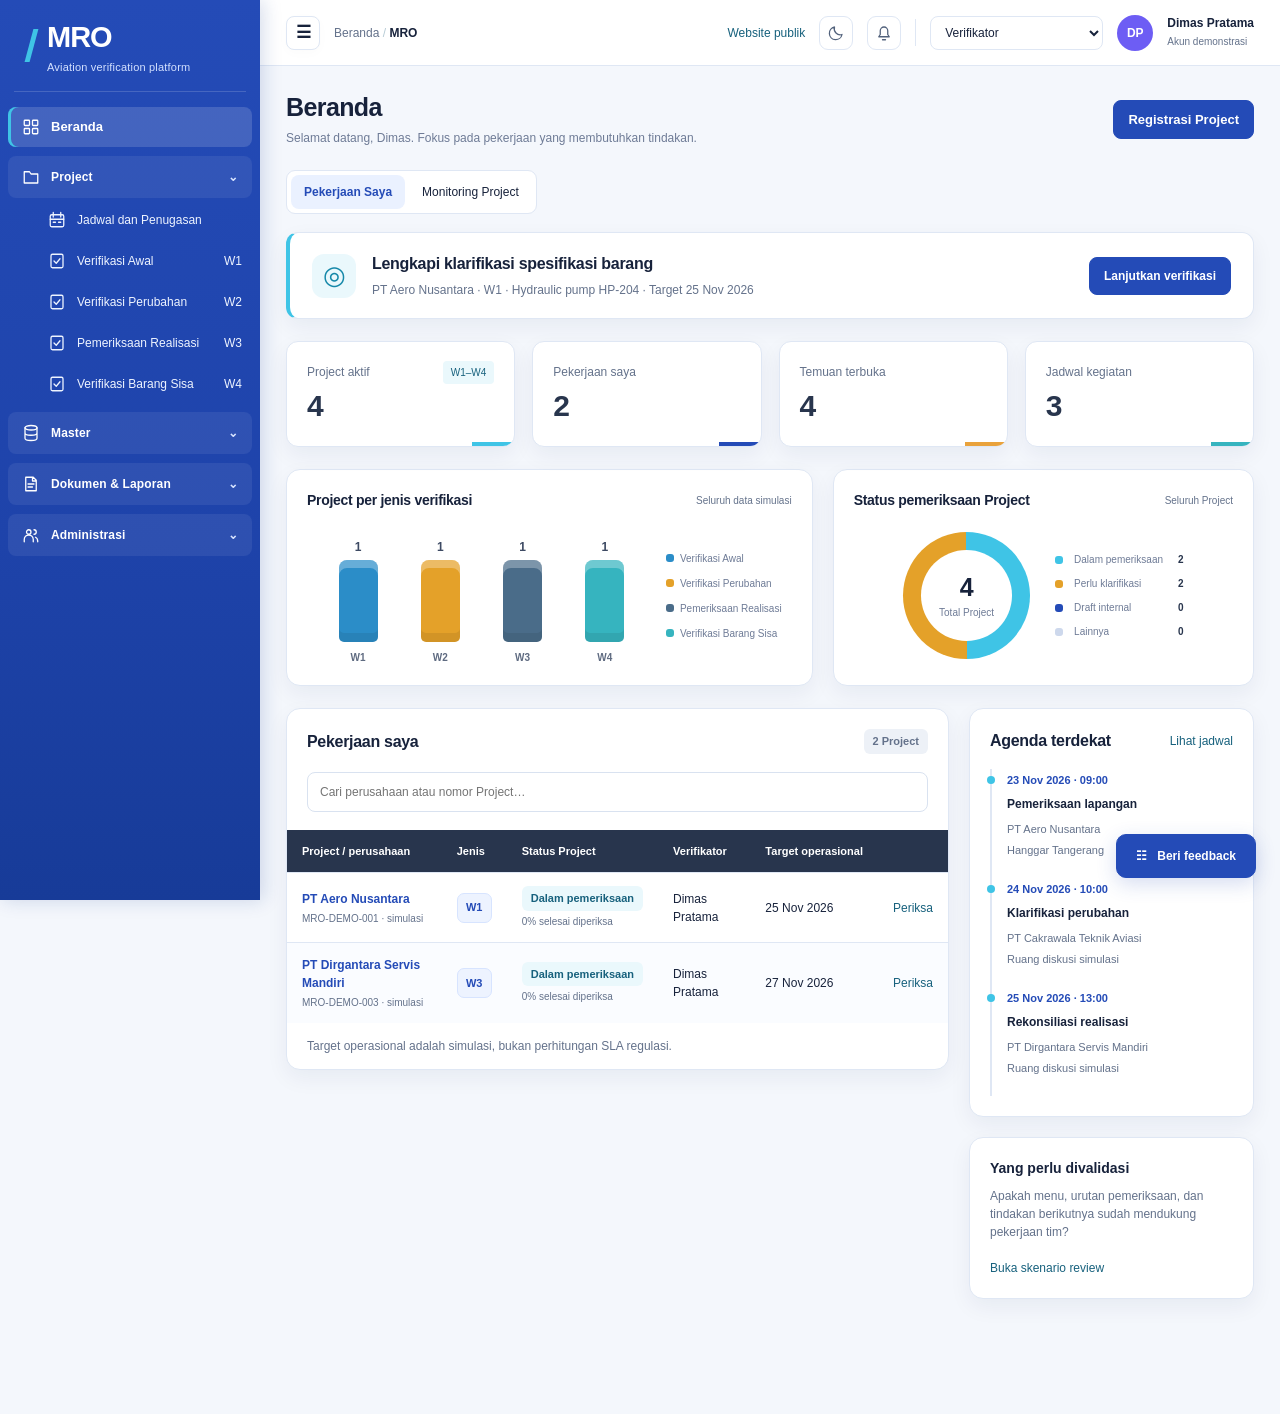
==== commit 0b07aaf0: "feat : redesign detail project" ====
--- a/index.html
+++ b/index.html
@@ -2,6 +2,8 @@
 <html lang="id"><head><meta charset="utf-8"><meta name="viewport" content="width=device-width,initial-scale=1"><meta name="theme-color" content="#0F2D3D"><title>MRO · Prototype Review Client</title>
 <link rel="stylesheet" href="assets/css/base.css">
 <link rel="stylesheet" href="assets/css/mro-siviki.css">
-<link rel="stylesheet" href="assets/css/inspection.css"></head><body><div id="app"></div><button class="feedbackfloat" id="feedback-button" onclick="openFeedback()">☷ &nbsp; Beri feedback</button><dialog id="modal"></dialog><dialog id="inspection-modal" class="inspection-modal" aria-labelledby="inspection-modal-title"></dialog><div id="live" role="status" aria-live="polite"></div>
+<link rel="stylesheet" href="assets/css/inspection.css"><link rel="stylesheet" href="assets/css/project-review.css"></head><body><div id="app"></div><button class="feedbackfloat" id="feedback-button" onclick="openFeedback()">☷ &nbsp; Beri feedback</button><dialog id="modal"></dialog><dialog id="inspection-modal" class="inspection-modal" aria-labelledby="inspection-modal-title"></dialog><dialog id="review-document-modal" class="review-modal document-modal" aria-labelledby="review-document-modal-title"></dialog><dialog id="review-documentation-modal" class="review-modal document-modal documentation-modal" aria-labelledby="review-documentation-modal-title"></dialog><div id="live" role="status" aria-live="polite"></div>
 <script src="assets/js/inspection.js"></script>
+<script src="assets/js/review-state.js"></script>
+<script src="assets/js/project-review.js"></script>
 <script src="assets/js/app.js"></script></body></html>
--- a/assets/css/mro-siviki.css
+++ b/assets/css/mro-siviki.css
@@ -3,7 +3,7 @@
 body{font-family:Inter,'Segoe UI',Arial,sans-serif;font-size:14px;line-height:1.5;background:var(--bg)}
 button,input,select,textarea{font-family:inherit}button{border-radius:8px;padding:9px 14px;font-size:13px}button:hover{background:var(--primary-soft);border-color:#7996df}.primary{background:var(--primary);border-color:var(--primary);color:#fff}.primary:hover{background:var(--primary-dark);color:white;border-color:var(--primary-dark)}.dark{background:#28354d;border-color:#28354d}.dark:hover{background:#183d9f;color:white}.textbutton{color:var(--primary)}
 .notice{position:relative;background:#e9f7fc;border-color:#cceaf4;color:#356078;font-size:11px;min-height:33px;padding:8px 16px}.notice strong{color:#24516d}
-.shell{display:block;min-height:calc(100vh - 33px);padding-left:var(--sidebar-width)}.shell>div{min-width:0}.sidebar{position:fixed;left:0;top:0;bottom:0;width:var(--sidebar-width);height:100dvh;overflow:auto;z-index:30;padding:0 8px 18px;background:linear-gradient(180deg,#244bb7 0,#1e43aa 60%,#173b98 100%);box-shadow:3px 0 18px rgba(19,55,140,.18)}
+.shell{display:block;min-height:100vh;padding-left:var(--sidebar-width)}.shell>div{min-width:0}.sidebar{position:fixed;left:0;top:0;bottom:0;width:var(--sidebar-width);height:100dvh;overflow:auto;z-index:30;padding:0 8px 18px;background:linear-gradient(180deg,#244bb7 0,#1e43aa 60%,#173b98 100%);box-shadow:3px 0 18px rgba(19,55,140,.18)}
 .sidebar .brand{height:92px;flex-shrink:0;margin:0 6px 12px;padding:17px 15px;border-bottom:1px solid #ffffff29;font-size:29px;font-weight:900;letter-spacing:-1px;gap:13px}.sidebar .brand small{font-size:11px;letter-spacing:.2px;font-weight:500;color:#d4e1ff}.brandmark{height:33px;width:5px;flex-shrink:0}.sidebar a{color:#eef4ff;border-radius:8px;padding:11px 14px;font-size:13px;font-weight:600;gap:11px;margin:3px 0;line-height:1.25}.sidebar a.active{color:white;background:#ffffff26;box-shadow:inset 3px 0 0 var(--cyan)}.sidebar a:hover,.sidebar a.active:hover{background:#ffffff20;color:white}.sidebar summary{background:#ffffff12;font-size:12px;font-weight:700;letter-spacing:.15px;padding:12px 14px;border-radius:8px;align-items:center;justify-content:flex-start;gap:11px}.sidebar summary:after{margin-left:auto;color:#d9e5ff}.sidebar details{margin-top:9px}.sidebar details a{font-size:12px;font-weight:500;padding:10px 10px 10px 15px;margin-left:25px}.sidefoot{font-size:11px;line-height:1.7;border-color:#ffffff29;margin:25px 12px 0;padding:15px 5px 0;color:#c6d8ff}.sidefoot a{font-size:11px!important}.navicon{display:inline-flex;width:18px;flex:0 0 18px;align-items:center;justify-content:center}.navicon svg{width:18px;height:18px;fill:none;stroke:currentColor;stroke-width:1.7;stroke-linecap:round;stroke-linejoin:round}
 .topbar{height:66px;position:sticky;top:0;z-index:20;padding:0 26px;gap:10px}.toplinks{gap:14px}.topbar select{font-size:12px;width:173px;border-radius:8px;padding:8px 10px;border-color:var(--border)}.topbar .small{font-size:12px}.topbar .textbutton{font-size:12px}.topbar .avatar{background:#6d5df4;color:white;border:0;height:36px;width:36px}.topbar .mobilemenu{display:inline-flex;align-items:center;justify-content:center;width:34px;height:34px;font-size:17px;padding:0;border-color:var(--border);box-shadow:0 3px 12px #00000005}.user-meta{font-size:12px;line-height:1.45;white-space:nowrap}.user-meta small{color:var(--muted);font-size:10px}.top-icon{height:34px;width:34px;padding:7px;display:inline-flex;align-items:center;justify-content:center;border-color:var(--border);border-radius:9px;color:#52627c}.top-icon .navicon{width:17px}.top-divider{height:27px;width:1px;background:var(--border)}
 .main{padding:26px 26px 95px;max-width:1700px;width:100%;margin:0 auto}.pagehead{margin-bottom:23px;align-items:center}.pagehead p{font-size:12px;color:#6e7b96}h1{font-size:25px;font-weight:800;letter-spacing:-.6px;margin-bottom:6px}h2{font-size:16px;font-weight:750}h3{font-size:14px}.overline{font-size:12px}.actions{align-items:center}.actions button{white-space:nowrap}.panel{border-radius:var(--radius);box-shadow:var(--shadow);padding:20px;margin-bottom:20px}.panel.flush{padding:0}.panelhead{margin-bottom:16px}.stats{gap:17px;margin-bottom:22px}.stat{position:relative;overflow:hidden;border-radius:12px;padding:19px 20px;border-color:var(--border);box-shadow:var(--shadow)}.stat span{font-size:12px}.stat b{font-size:30px;font-weight:800;color:#28354d;margin-top:3px}.stat em{font-size:10px}.stat:after{content:'';position:absolute;right:0;bottom:0;width:42px;height:4px;background:var(--cyan)}.stat:nth-child(2):after{background:#244bb7}.stat:nth-child(3):after{background:#e9a23b}.stat:nth-child(4):after{background:#36b4bf}.segments{border-radius:9px;border-color:var(--border);padding:4px}.segments button{font-size:12px;padding:8px 13px}.segments button.selected{background:var(--primary-soft);color:var(--primary)}
--- a/assets/css/project-review.css
+++ b/assets/css/project-review.css
@@ -0,0 +1,480 @@
+/* Four-tab client review; siVIKI shell colors are inherited. */
+.project-review .icon,.review-modal .icon{display:inline-block;vertical-align:middle;width:15px;height:15px;fill:none;stroke:currentColor;stroke-width:1.6;stroke-linecap:round;stroke-linejoin:round;flex-shrink:0}
+.project-review button,.review-modal button{display:inline-flex;align-items:center;justify-content:center;gap:7px}
+.project-review,.review-modal{--line:var(--border);--accent:#17617d;--green:#25764b;--amber:#835f27;--danger:#a43a42;--soft:#eaf8fc}
+.project-review .summary-heading{margin-top:22px}.project-review .tabs{overflow-x:auto;white-space:nowrap}
+.project-review .review-summary-detail{background:white;border:1px solid var(--border);border-radius:8px;margin:18px 0}
+.project-review .review-summary-detail>summary{padding:18px 20px;cursor:pointer;font-weight:600}
+.project-review .review-summary-detail>summary span{float:right;color:var(--muted);font-size:11px;font-weight:400}
+.project-review .review-summary-detail>div{padding:0 20px 20px}.project-review .review-category-label{font-size:12px}
+.project-review #review-category{max-width:400px;margin:8px 0}.project-review .step-content>.summary-caption{margin-bottom:15px}
+.project-review :focus-visible,.review-modal :focus-visible{outline:3px solid #3a91bc;outline-offset:3px}
+.review-modal button:disabled{cursor:not-allowed}.review-modal .document-paper{background:#fff;border:1px solid var(--border);border-radius:5px}
+:is(.project-review,.review-modal) .tag{font-size:10px;display:inline-flex;align-items:center;gap:6px;color:#596779;background:#f0f3f6;border:1px solid #e1e6ec;border-radius:5px;padding:4px 8px;white-space:nowrap;line-height:1.4}
+:is(.project-review,.review-modal) .tag.good{color:var(--green);background:#edf6f0;border-color:#d9eadd}
+:is(.project-review,.review-modal) .tag.warn{color:var(--amber);background:#fcf6ea;border-color:#efe3c9}
+:is(.project-review,.review-modal) .tag.info{color:var(--accent);background:var(--soft);border-color:#d3e8ee}
+:is(.project-review,.review-modal) .tag.danger{color:var(--danger);background:#fdf0f0;border-color:#eed4d4}
+:is(.project-review,.review-modal) .search{position:relative;display:block;min-width:135px;flex:1}
+:is(.project-review,.review-modal) .search .icon{position:absolute;top:10px;left:10px;width:13px;height:13px;color:var(--muted)}
+:is(.project-review,.review-modal) .search input{width:100%;padding:8px 9px 8px 30px;font-size:11px;border-radius:5px}
+:is(.project-review,.review-modal) .flow-page{padding:22px 27px;max-width:1100px;margin:auto}
+:is(.project-review,.review-modal) .flow-page>p{font-size:12px;color:var(--muted);margin:8px 0 21px;max-width:76ch}
+:is(.project-review,.review-modal) .flow-steps{display:flex;gap:0;border-bottom:1px solid var(--line);margin:0 0 27px;padding:0;list-style:none}
+:is(.project-review,.review-modal) .flow-steps li{font-size:11px;flex:1;color:var(--muted);padding:12px 0;border-bottom:2px solid transparent}
+:is(.project-review,.review-modal) .flow-steps li.active{border-color:var(--accent);color:var(--accent);font-weight:650}
+:is(.project-review,.review-modal) .import-upload{padding:24px;border:1px dashed #aebac9;background:#fbfcfd;border-radius:6px}
+:is(.project-review,.review-modal) .import-upload label{display:block;margin:0 0 12px;font-size:12px;font-weight:600}
+:is(.project-review,.review-modal) .import-upload p{font-size:11px;color:var(--muted);margin-top:10px;line-height:1.7}
+:is(.project-review,.review-modal) .import-upload button{margin-top:15px}
+:is(.project-review,.review-modal) .flow-mode{margin:23px 0}
+:is(.project-review,.review-modal) .flow-mode>label{font-size:12px;font-weight:600;display:block;margin-bottom:9px}
+:is(.project-review,.review-modal) .flow-mode .radio{font-size:12px;display:flex;align-items:center;gap:9px;font-weight:400;margin:10px 0}
+:is(.project-review,.review-modal) .flow-warning{background:#faf5eb;border:1px solid #ede1cc;border-radius:5px;padding:11px 14px;font-size:11px;color:#815e27;margin:14px 0}
+:is(.project-review,.review-modal) .flow-meta{display:flex;gap:20px;margin:16px 0 18px;flex-wrap:wrap}
+:is(.project-review,.review-modal) .flow-meta>div{font-size:11px;padding-right:20px;border-right:1px solid var(--line)}
+:is(.project-review,.review-modal) .flow-meta b{font-size:18px;display:block;font-weight:650}
+:is(.project-review,.review-modal) .flow-meta small{color:var(--muted)}
+:is(.project-review,.review-modal) .flow-preview .work-table{min-width:650px}
+:is(.project-review,.review-modal) .flow-preview{overflow:auto;border:1px solid var(--line);border-radius:5px}
+:is(.project-review,.review-modal) .flow-complete{padding:28px 0 20px}
+:is(.project-review,.review-modal) .flow-complete h3{font-size:22px;margin-bottom:10px}
+:is(.project-review,.review-modal) .flow-complete p{font-size:12px;color:var(--muted);max-width:70ch;margin:8px 0}
+:is(.project-review,.review-modal) .flow-actions{display:flex;justify-content:space-between;gap:15px;margin-top:25px}
+:is(.project-review,.review-modal) .flow-actions>div{display:flex;gap:8px}
+:is(.project-review,.review-modal) .flow-actions button{font-size:11px}
+:is(.project-review,.review-modal) .flow-page{padding:18px 16px}
+:is(.project-review,.review-modal) .flow-page h3{font-size:17px}
+:is(.project-review,.review-modal) .flow-page>p{font-size:11px}
+:is(.project-review,.review-modal) .flow-steps li{font-size:10px}
+:is(.project-review,.review-modal) .import-upload{padding:17px}
+:is(.project-review,.review-modal) .import-upload label{font-size:11px}
+:is(.project-review,.review-modal) .flow-meta{gap:15px}
+:is(.project-review,.review-modal) .flow-meta>div{padding-right:15px}
+:is(.project-review,.review-modal) .flow-actions{flex-wrap:wrap;gap:10px}
+:is(.project-review,.review-modal) .flow-actions button{font-size:10px}
+:is(.project-review,.review-modal) .flow-complete h3{font-size:21px}
+:is(.project-review,.review-modal) .sequential-overview{padding-top:23px}
+:is(.project-review,.review-modal) .project-meta{margin-top:19px;margin-bottom:10px;padding:13px 0}
+:is(.project-review,.review-modal) .project-tabs{margin-bottom:21px}
+:is(.project-review,.review-modal) .verification-head{display:flex;align-items:flex-start;justify-content:space-between;gap:20px;margin-bottom:17px}
+:is(.project-review,.review-modal) .verification-head p{font-size:11px;color:var(--muted);margin-top:5px}
+:is(.project-review,.review-modal) .verification-count{font-size:11px;color:var(--muted);padding-top:5px;white-space:nowrap}
+:is(.project-review,.review-modal) .step-layout{display:grid;grid-template-columns:211px minmax(0,1fr);border:1px solid var(--line);border-radius:9px;background:#fff;overflow:hidden;align-items:stretch}
+:is(.project-review,.review-modal) .step-rail{padding:20px 12px;background:#fafbfd;border-right:1px solid var(--line)}
+:is(.project-review,.review-modal) .step-rail-title{font-size:12px;font-weight:650;margin:0 9px 4px}
+:is(.project-review,.review-modal) .step-rail-note{font-size:10px;color:var(--muted);margin:0 9px 19px;line-height:1.6}
+:is(.project-review,.review-modal) .step-list{list-style:none;padding:0;margin:0}
+:is(.project-review,.review-modal) .step-list li{position:relative;margin:0;padding:0 0 8px}
+:is(.project-review,.review-modal) .step-list li:after{content:'';position:absolute;left:22px;top:42px;height:calc(100% - 23px);width:1px;background:#dce3eb;pointer-events:none}
+:is(.project-review,.review-modal) .step-list li:last-child:after{display:none}
+:is(.project-review,.review-modal) .step-list button{display:flex;gap:10px;align-items:flex-start;text-align:left;padding:11px 8px;width:100%;justify-content:flex-start;border:1px solid transparent;background:transparent;line-height:1.45;position:relative}
+:is(.project-review,.review-modal) .step-list button.selected{background:#eaf4f8;border-color:#cee2eb}
+:is(.project-review,.review-modal) .step-list button:disabled{opacity:1;cursor:not-allowed;color:#7a8596}
+:is(.project-review,.review-modal) .step-list button:disabled:hover{background:transparent;border-color:transparent}
+:is(.project-review,.review-modal) .step-number{border:1px solid #c6d0dd;color:#65768b;border-radius:50%;width:25px;height:25px;display:grid;place-items:center;flex-shrink:0;background:#fff;font-size:11px;position:relative;z-index:1}
+:is(.project-review,.review-modal) .step-list .done .step-number{border-color:#b6d6c3;background:#eaf5ee;color:#25764b}
+:is(.project-review,.review-modal) .step-list .active-step .step-number{color:#fff;background:#146d85;border-color:#146d85}
+:is(.project-review,.review-modal) .step-number .icon{width:12px;height:12px}
+:is(.project-review,.review-modal) .step-label{font-size:11px;font-weight:600;display:block;margin-top:2px}
+:is(.project-review,.review-modal) .step-status{font-size:10px;color:var(--muted);font-weight:400;display:block;margin-top:4px}
+:is(.project-review,.review-modal) .step-list .active-step .step-status{color:#146d85}
+:is(.project-review,.review-modal) .step-list .done .step-status{color:#28734d}
+:is(.project-review,.review-modal) .step-rule{font-size:10px;padding:16px 9px 0;color:var(--muted);border-top:1px solid var(--line);margin-top:8px;line-height:1.7}
+:is(.project-review,.review-modal) .step-main{min-width:0;display:flex;flex-direction:column}
+:is(.project-review,.review-modal) .step-head{padding:22px 23px 15px;display:flex;justify-content:space-between;gap:15px;align-items:flex-start;border-bottom:1px solid var(--line)}
+:is(.project-review,.review-modal) .step-head h3{font-size:18px;font-weight:650;margin-top:7px;letter-spacing:-.25px}
+:is(.project-review,.review-modal) .step-head p{font-size:11px;color:var(--muted);margin-top:5px;max-width:68ch}
+:is(.project-review,.review-modal) .step-kicker{font-size:10px;color:var(--muted)}
+:is(.project-review,.review-modal) .step-head-state{font-size:10px;white-space:nowrap}
+:is(.project-review,.review-modal) .step-head .tag{font-size:10px}
+:is(.project-review,.review-modal) .step-content{padding:18px 23px 20px;min-width:0;flex:1}
+:is(.project-review,.review-modal) .step-source{display:flex;justify-content:space-between;gap:10px;align-items:center;flex-wrap:wrap;margin-bottom:14px;font-size:10px;color:var(--muted)}
+:is(.project-review,.review-modal) .step-source strong{font-weight:600;color:#4d5f74}
+:is(.project-review,.review-modal) .step-table-tools{display:flex;gap:10px;align-items:center;justify-content:space-between;margin:0 0 13px;flex-wrap:wrap}
+:is(.project-review,.review-modal) .step-table-tools>div{display:flex;gap:7px;flex-wrap:wrap}
+:is(.project-review,.review-modal) .step-table-tools .search{max-width:220px;min-width:150px}
+:is(.project-review,.review-modal) .step-table-tools input{font-size:11px}
+:is(.project-review,.review-modal) .step-table-tools button{font-size:10px;padding:8px 10px}
+:is(.project-review,.review-modal) .step-table-wrapper{border:1px solid #d7dfe9;border-radius:6px;max-height:350px;overflow:auto;scrollbar-width:thin;scrollbar-color:#a9b6c5 #f0f3f7}
+:is(.project-review,.review-modal) .step-table{width:100%;border-collapse:separate;border-spacing:0;font-size:11px;min-width:560px}
+:is(.project-review,.review-modal) .step-table.wide{min-width:900px}
+:is(.project-review,.review-modal) .step-table th{background:#2f3d51;color:#fff;text-align:left;font-size:10px;font-weight:600;padding:12px 13px;border-right:1px solid #5b6779;position:sticky;top:0;z-index:1;white-space:nowrap}
+:is(.project-review,.review-modal) .step-table td{padding:12px 13px;border-bottom:1px solid #e0e5ed;border-right:1px solid #edf0f5;vertical-align:top;line-height:1.6}
+:is(.project-review,.review-modal) .step-table tbody tr:last-child td{border-bottom:0}
+:is(.project-review,.review-modal) .step-table tbody tr:nth-child(even){background:#fafcfe}
+:is(.project-review,.review-modal) .step-table td:first-child{width:38px;color:#6e7b8f}
+:is(.project-review,.review-modal) .step-table th:last-child,:is(.project-review,.review-modal) .step-table td:last-child{border-right:0}
+:is(.project-review,.review-modal) .step-table tfoot td{padding:9px 12px;text-align:right;color:var(--muted);font-size:10px;background:#f9fbfd}
+:is(.project-review,.review-modal) .step-table td b{font-weight:600}
+:is(.project-review,.review-modal) .step-table-meta{display:flex;justify-content:space-between;gap:12px;font-size:10px;color:var(--muted);margin-top:11px}
+:is(.project-review,.review-modal) .step-note{margin-top:21px;padding-top:18px;border-top:1px solid var(--line)}
+:is(.project-review,.review-modal) .step-note label{display:block;font-size:12px;font-weight:600;margin-bottom:7px}
+:is(.project-review,.review-modal) .step-note textarea{width:100%;font-size:12px;min-height:80px;resize:vertical}
+:is(.project-review,.review-modal) .step-note small{display:block;font-size:10px;color:var(--muted);margin-top:7px}
+:is(.project-review,.review-modal) .step-note textarea:read-only{background:#f7f9fb;color:#637184}
+:is(.project-review,.review-modal) .step-notice{border:1px solid #d1e5ed;border-radius:5px;background:#f1f8fb;padding:11px 13px;font-size:11px;color:#34657a;margin:0 0 15px;line-height:1.6}
+:is(.project-review,.review-modal) .step-notice.warn{border-color:#eadfc9;background:#fcf7ec;color:#835f27}
+:is(.project-review,.review-modal) .step-footer{display:flex;justify-content:space-between;align-items:center;gap:13px;flex-wrap:wrap;border-top:1px solid var(--line);background:#fafcfd;padding:15px 23px}
+:is(.project-review,.review-modal) .step-footer>.actions{gap:9px}
+:is(.project-review,.review-modal) .step-footer button{font-size:11px}
+:is(.project-review,.review-modal) .step-save{font-size:10px;color:#63788c;line-height:1.7}
+:is(.project-review,.review-modal) .step-save b{display:block;font-weight:500;color:#28734d}
+:is(.project-review,.review-modal) .next-step-label{display:block;font-size:10px;color:var(--muted);margin-top:4px}
+:is(.project-review,.review-modal) .step-reopen{border:1px solid #eadfc9;background:#fcf7ec;color:#835f27;padding:15px 17px;border-radius:6px;margin-bottom:16px;font-size:12px}
+:is(.project-review,.review-modal) .step-reopen p{margin:7px 0 13px;font-size:11px;line-height:1.7}
+:is(.project-review,.review-modal) .step-reopen button{font-size:11px}
+:is(.project-review,.review-modal) .completion-panel{border:1px solid #cfe2d6;background:#f2f8f4;border-radius:6px;padding:17px;margin-bottom:18px;color:#2c6b46}
+:is(.project-review,.review-modal) .completion-panel h3{font-size:15px;margin-bottom:6px}
+:is(.project-review,.review-modal) .completion-panel p{font-size:11px;margin:0 0 12px}
+:is(.project-review,.review-modal) .step-import{padding:0}
+:is(.project-review,.review-modal) .step-import .flow-steps{margin-bottom:20px}
+:is(.project-review,.review-modal) .step-import h4{font-size:14px}
+:is(.project-review,.review-modal) .step-import>p{font-size:11px;color:var(--muted);margin:7px 0 15px;line-height:1.7}
+:is(.project-review,.review-modal) .step-import .flow-actions{margin-top:20px}
+:is(.project-review,.review-modal) .step-import .import-upload{padding:20px}
+:is(.project-review,.review-modal) .step-import .flow-mode{margin:18px 0}
+:is(.project-review,.review-modal) .step-import .flow-preview{max-height:330px}
+:is(.project-review,.review-modal) .step-import .step-table{min-width:670px}
+:is(.project-review,.review-modal) .import-origin{font-size:10px;color:var(--muted);line-height:1.7;margin-top:15px}
+:is(.project-review,.review-modal) .mobile-step-picker{display:none}
+:is(.project-review,.review-modal) .summary-step{display:flex;justify-content:space-between;align-items:center;border-bottom:1px solid var(--line);padding:13px 0;font-size:12px;gap:15px}
+:is(.project-review,.review-modal) .summary-step button{font-size:10px}
+:is(.project-review,.review-modal) .step-subtitle{font-size:11px;color:var(--muted);margin:6px 0 15px}
+:is(.project-review,.review-modal) .sequential-overview .design-foot{font-size:10px}
+:is(.project-review,.review-modal) .sequential-overview #toast{max-width:90%}
+@media(max-width:1150px){:is(.project-review,.review-modal) .step-layout{grid-template-columns:190px minmax(0,1fr)}
+:is(.project-review,.review-modal) .step-rail{padding-left:8px;padding-right:8px}
+:is(.project-review,.review-modal) .step-head,:is(.project-review,.review-modal) .step-content{padding-left:18px;padding-right:18px}
+:is(.project-review,.review-modal) .step-footer{padding:15px 18px}
+:is(.project-review,.review-modal) .step-label{font-size:10px}
+:is(.project-review,.review-modal) .step-status{font-size:9px}
+:is(.project-review,.review-modal) .step-table-tools{align-items:stretch}
+:is(.project-review,.review-modal) .step-table-tools .search{flex:1}
+:is(.project-review,.review-modal) .step-head h3{font-size:16px}
+:is(.project-review,.review-modal) .step-footer .actions button{font-size:10px;padding:8px 10px}
+}
+@media(max-width:850px){:is(.project-review,.review-modal) .step-layout{grid-template-columns:1fr}
+:is(.project-review,.review-modal) .step-rail{display:none}
+:is(.project-review,.review-modal) .mobile-step-picker{display:block;padding:15px 18px;border-bottom:1px solid var(--line);background:#fafbfd}
+:is(.project-review,.review-modal) .mobile-step-picker label{font-size:10px;color:var(--muted);display:block;margin-bottom:6px}
+:is(.project-review,.review-modal) .mobile-step-picker select{font-size:11px;width:100%;padding:9px 10px}
+:is(.project-review,.review-modal) .step-main{display:contents}
+:is(.project-review,.review-modal) .step-head{padding-top:18px}
+:is(.project-review,.review-modal) .step-table-wrapper{max-height:370px}
+:is(.project-review,.review-modal) .step-rule{margin-top:12px}
+}
+@media(max-width:700px){:is(.project-review,.review-modal) .verification-head{gap:10px}
+:is(.project-review,.review-modal) .verification-head h2{font-size:19px}
+:is(.project-review,.review-modal) .verification-head p{font-size:11px}
+:is(.project-review,.review-modal) .verification-count{font-size:10px}
+:is(.project-review,.review-modal) .step-head{padding:17px 15px 14px;gap:10px}
+:is(.project-review,.review-modal) .step-head h3{font-size:16px}
+:is(.project-review,.review-modal) .step-head p{font-size:10px}
+:is(.project-review,.review-modal) .step-head .tag{font-size:9px}
+:is(.project-review,.review-modal) .step-content{padding:16px 15px}
+:is(.project-review,.review-modal) .step-table-tools{gap:8px}
+:is(.project-review,.review-modal) .step-table-tools .search{max-width:none;width:100%;flex-basis:100%}
+:is(.project-review,.review-modal) .step-table-tools>div:last-child{width:100%;justify-content:flex-end}
+:is(.project-review,.review-modal) .step-table-tools button{font-size:10px}
+:is(.project-review,.review-modal) .step-source{line-height:1.7}
+:is(.project-review,.review-modal) .step-table{font-size:11px}
+:is(.project-review,.review-modal) .step-table th{font-size:10px;padding:10px}
+:is(.project-review,.review-modal) .step-table td{padding:11px 10px}
+:is(.project-review,.review-modal) .step-table-meta{font-size:9px}
+:is(.project-review,.review-modal) .step-note label{font-size:11px}
+:is(.project-review,.review-modal) .step-note textarea{font-size:12px}
+:is(.project-review,.review-modal) .step-footer{padding:13px 15px}
+:is(.project-review,.review-modal) .step-save{font-size:9px;width:100%}
+:is(.project-review,.review-modal) .step-footer>.actions{width:100%;justify-content:space-between}
+:is(.project-review,.review-modal) .step-footer button{font-size:10px;padding:8px 10px}
+:is(.project-review,.review-modal) .step-reopen{padding:13px;font-size:11px}
+:is(.project-review,.review-modal) .step-reopen .actions{gap:7px}
+:is(.project-review,.review-modal) .step-reopen button{font-size:10px}
+:is(.project-review,.review-modal) .step-import .flow-actions>div{flex-wrap:wrap}
+:is(.project-review,.review-modal) .verification-head{flex-direction:column;gap:7px}
+:is(.project-review,.review-modal) .verification-count{padding:0}
+:is(.project-review,.review-modal) .summary-step{font-size:11px}
+:is(.project-review,.review-modal) .summary-step .tag{font-size:9px}
+:is(.project-review,.review-modal) .step-note{margin-top:18px}
+}
+:is(.project-review,.review-modal) .summary-heading{display:flex;align-items:flex-start;justify-content:space-between;gap:20px;margin:0 0 20px}
+:is(.project-review,.review-modal) .summary-heading h2{font-size:20px}
+:is(.project-review,.review-modal) .summary-heading p{font-size:12px;color:var(--muted);margin-top:5px}
+:is(.project-review,.review-modal) .summary-heading>button{flex-shrink:0}
+:is(.project-review,.review-modal) .project-summary-grid{display:grid;grid-template-columns:1.3fr 1fr;gap:20px;margin-bottom:20px}
+:is(.project-review,.review-modal) .summary-section{background:#fff;border:1px solid var(--line);border-radius:8px;padding:22px;margin-bottom:20px}
+:is(.project-review,.review-modal) .project-summary-grid>.summary-section{margin-bottom:0}
+:is(.project-review,.review-modal) .summary-section h3{font-size:15px;font-weight:650}
+:is(.project-review,.review-modal) .project-summary-details{display:grid;grid-template-columns:1fr 1fr;gap:20px 25px;margin:21px 0}
+:is(.project-review,.review-modal) .project-summary-details dt,:is(.project-review,.review-modal) .activity-doc-meta dt,:is(.project-review,.review-modal) .document-detail-values dt{font-size:10px;color:var(--muted);margin-bottom:4px}
+:is(.project-review,.review-modal) .project-summary-details dd{font-size:12px;font-weight:550;margin:0}
+:is(.project-review,.review-modal) .summary-caption{font-size:10px;color:var(--muted);line-height:1.7}
+:is(.project-review,.review-modal) .summary-progress-value{display:flex;align-items:baseline;gap:14px;margin:15px 0 12px}
+:is(.project-review,.review-modal) .summary-progress-value b{font-size:30px;line-height:1.2;font-weight:650}
+:is(.project-review,.review-modal) .summary-progress-value b span{font-size:18px;font-weight:400;color:#8691a0}
+:is(.project-review,.review-modal) .summary-progress-value>span{font-size:11px;color:var(--muted)}
+:is(.project-review,.review-modal) .summary-progress-track{height:6px;border-radius:6px;background:#eaf0f5;overflow:hidden;margin-bottom:15px}
+:is(.project-review,.review-modal) .summary-progress-track>span{display:block;background:#5c8c9c;height:100%;border-radius:6px}
+:is(.project-review,.review-modal) .progress-section>p{font-size:12px;color:#465e73;margin-bottom:5px}
+:is(.project-review,.review-modal) .progress-section>small{color:var(--muted);font-size:10px;display:block;margin-bottom:20px}
+:is(.project-review,.review-modal) .summary-status-line{display:flex;justify-content:space-between;align-items:center;gap:10px;border-top:1px solid #e8edf3;padding-top:11px;margin-top:11px;font-size:10px;color:var(--muted)}
+:is(.project-review,.review-modal) .summary-status-line b{font-weight:550;color:#536679}
+:is(.project-review,.review-modal) .summary-status-line .tag{font-size:9px}
+:is(.project-review,.review-modal) .section-title-row{display:flex;align-items:center;justify-content:space-between;gap:15px;margin-bottom:18px}
+:is(.project-review,.review-modal) .section-title-row p{font-size:11px;color:var(--muted);margin-top:5px}
+:is(.project-review,.review-modal) .section-title-row button{font-size:11px}
+:is(.project-review,.review-modal) .activity-doc-grid{display:grid;grid-template-columns:1fr 1fr;gap:22px}
+:is(.project-review,.review-modal) .activity-doc{border:1px solid #dde4ec;border-radius:6px;padding:17px;min-width:0;display:flex;flex-direction:column}
+:is(.project-review,.review-modal) .activity-doc-title{display:flex;align-items:center;gap:10px;margin-bottom:18px}
+:is(.project-review,.review-modal) .activity-doc-title h4{font-size:13px;flex:1;font-weight:600}
+:is(.project-review,.review-modal) .activity-doc-title .tag{font-size:9px}
+:is(.project-review,.review-modal) .document-symbol{display:grid;place-items:center;width:29px;height:32px;border:1px solid #dce4ed;border-radius:5px;background:#f6f9fc;color:#6e8296}
+:is(.project-review,.review-modal) .activity-doc-meta{display:grid;grid-template-columns:1fr 1fr;gap:12px;margin:0 0 14px}
+:is(.project-review,.review-modal) .activity-doc-meta dd{font-size:11px;margin:0;overflow-wrap:anywhere}
+:is(.project-review,.review-modal) .activity-doc-file{display:flex;align-items:flex-start;gap:7px;font-size:10px;color:var(--muted);margin:0 0 18px;overflow-wrap:anywhere}
+:is(.project-review,.review-modal) .activity-doc-file .icon{width:13px;height:13px}
+:is(.project-review,.review-modal) .activity-doc .actions{margin-top:auto}
+:is(.project-review,.review-modal) .activity-doc button{font-size:10px;padding:7px 11px}
+:is(.project-review,.review-modal) .activity-doc-empty{font-size:11px;color:var(--muted);line-height:1.7;min-height:65px;margin:0 0 18px}
+:is(.project-review,.review-modal) .summary-note{display:flex;justify-content:space-between;align-items:flex-start;gap:20px;padding:14px 0;border-top:1px solid #e7edf3}
+:is(.project-review,.review-modal) .summary-note h4{font-size:12px}
+:is(.project-review,.review-modal) .summary-note p{font-size:12px;color:var(--muted);margin-top:6px;white-space:pre-wrap;overflow-wrap:anywhere}
+:is(.project-review,.review-modal) .summary-note button{font-size:10px;flex-shrink:0}
+:is(.project-review,.review-modal) .summary-empty-note{font-size:11px;color:var(--muted);padding:4px 0 0}
+:is(.project-review,.review-modal) .documents-toolbar{display:flex;align-items:center;gap:12px;flex-wrap:wrap;margin:0 0 18px}
+:is(.project-review,.review-modal) .documents-toolbar .search{max-width:340px}
+:is(.project-review,.review-modal) .documents-toolbar input{font-size:11px;min-width:240px}
+:is(.project-review,.review-modal) .documents-toolbar label{margin:0}
+:is(.project-review,.review-modal) .documents-toolbar select{font-size:11px;width:185px;padding:8px 10px}
+:is(.project-review,.review-modal) .documents-total{font-size:10px;color:var(--muted);margin-left:auto}
+:is(.project-review,.review-modal) .documents-layout{display:grid;grid-template-columns:minmax(0,1fr);gap:20px;align-items:start}
+:is(.project-review,.review-modal) .documents-layout.with-detail{grid-template-columns:minmax(0,1fr) 320px}
+:is(.project-review,.review-modal) .documents-table-section{min-width:0}
+:is(.project-review,.review-modal) .documents-table-scroll{overflow:auto;border:1px solid var(--line);border-radius:7px;scrollbar-width:thin;scrollbar-color:#a8b5c5 #f1f4f8;background:white}
+:is(.project-review,.review-modal) .documents-table{border-collapse:separate;border-spacing:0;font-size:11px;min-width:810px;width:100%;background:white}
+:is(.project-review,.review-modal) .documents-table th{font-size:10px;background:#2f3d51;color:white;text-align:left;padding:13px 14px;font-weight:550;white-space:nowrap}
+:is(.project-review,.review-modal) .documents-table td{padding:15px 14px;vertical-align:top;border-bottom:1px solid #e3e9f0}
+:is(.project-review,.review-modal) .documents-table tr:last-child td{border-bottom:0}
+:is(.project-review,.review-modal) .documents-table tbody tr.selected{background:#edf6fa}
+:is(.project-review,.review-modal) .documents-table td b{display:block;font-size:11px;font-weight:600}
+:is(.project-review,.review-modal) .documents-table small{font-size:10px;color:var(--muted);display:block;margin-top:6px;overflow-wrap:anywhere;max-width:240px}
+:is(.project-review,.review-modal) .documents-table .tag{font-size:9px}
+:is(.project-review,.review-modal) .doc-row-actions{display:flex;gap:5px}
+:is(.project-review,.review-modal) .doc-row-actions button{font-size:10px;padding:5px 9px;white-space:nowrap}
+:is(.project-review,.review-modal) .documents-list-count{font-size:10px;color:var(--muted);margin:12px 0 17px}
+:is(.project-review,.review-modal) .document-detail{border:1px solid var(--line);border-radius:7px;background:#fff;padding:18px;min-width:0}
+:is(.project-review,.review-modal) .document-detail-head{display:flex;align-items:flex-start;justify-content:space-between;gap:10px;margin-bottom:13px}
+:is(.project-review,.review-modal) .document-detail-head h3{font-size:14px}
+:is(.project-review,.review-modal) .document-detail-head button{font-size:10px;padding:2px 4px}
+:is(.project-review,.review-modal) .document-detail-meta{display:flex;gap:10px;align-items:center;font-size:10px;color:var(--muted);margin-bottom:17px}
+:is(.project-review,.review-modal) .document-detail-meta .tag{font-size:9px}
+:is(.project-review,.review-modal) .document-detail-values{margin:0 0 18px;display:grid;gap:11px}
+:is(.project-review,.review-modal) .document-detail-values dd{margin:0;font-size:11px;overflow-wrap:anywhere}
+:is(.project-review,.review-modal) .document-paper{border:1px dashed #bcc8d6;padding:16px 13px;background:white;color:#4a5b70}
+:is(.project-review,.review-modal) .document-paper-label{font-size:9px;color:#758599;margin-bottom:13px}
+:is(.project-review,.review-modal) .document-paper h4{text-align:center;font-size:14px;font-weight:650;text-transform:uppercase;margin-bottom:4px}
+:is(.project-review,.review-modal) .document-paper-number{font-size:9px;text-align:center;margin-bottom:17px;color:var(--muted)}
+:is(.project-review,.review-modal) .document-paper dl{margin:0 0 15px}
+:is(.project-review,.review-modal) .document-paper dl>div{margin-bottom:8px}
+:is(.project-review,.review-modal) .document-paper dt{font-size:9px;color:var(--muted)}
+:is(.project-review,.review-modal) .document-paper dd{font-size:10px;margin:2px 0 0}
+:is(.project-review,.review-modal) .document-paper>p:not([class]){font-size:10px;line-height:1.8}
+:is(.project-review,.review-modal) .document-paper-foot{font-size:9px;color:#6d7b8d;border-top:1px solid #e0e7ef;margin-top:20px;padding-top:9px}
+:is(.project-review,.review-modal) .document-detail-actions{margin-top:18px}
+:is(.project-review,.review-modal) .document-detail-actions button{font-size:10px}
+:is(.project-review,.review-modal) .document-metadata-note{font-size:11px;color:#6c7789;line-height:1.7;border:1px solid #dce7f0;background:#f6f9fc;border-radius:5px;padding:10px;margin-bottom:14px}
+:is(.project-review,.review-modal) .document-detail-note{font-size:11px;white-space:pre-wrap;color:var(--muted);margin-bottom:15px}
+:is(.project-review,.review-modal) .document-form label{display:block;font-size:11px;font-weight:600;margin:14px 0 6px}
+:is(.project-review,.review-modal) .document-form input,:is(.project-review,.review-modal) .document-form select,:is(.project-review,.review-modal) .document-form textarea{width:100%;font-size:11px}
+:is(.project-review,.review-modal) .document-form input[type=file]{font-size:10px;overflow:hidden}
+:is(.project-review,.review-modal) .document-form textarea{min-height:76px;resize:vertical}
+:is(.project-review,.review-modal) .document-form-help{font-size:10px;color:var(--muted);margin-top:8px;line-height:1.7}
+:is(.project-review,.review-modal) .document-form .quiet{font-size:10px;padding:4px 0;justify-content:flex-start;color:var(--accent)}
+:is(.project-review,.review-modal) .document-file-label{font-size:10px;color:var(--muted);margin-top:7px;overflow-wrap:anywhere}
+@media(max-width:1150px){:is(.project-review,.review-modal) .documents-layout.with-detail{grid-template-columns:1fr}
+:is(.project-review,.review-modal) .document-detail{max-width:none}
+:is(.project-review,.review-modal) .document-paper{max-width:520px}
+:is(.project-review,.review-modal) .document-detail-values{grid-template-columns:1fr 1fr}
+:is(.project-review,.review-modal) .document-form{display:grid;grid-template-columns:1fr 1fr;gap:0 15px}
+:is(.project-review,.review-modal) .document-form>*{grid-column:1/-1}
+:is(.project-review,.review-modal) .activity-doc-title{flex-wrap:wrap}
+:is(.project-review,.review-modal) .activity-doc-title>.tag{margin-left:39px}
+:is(.project-review,.review-modal) .activity-doc-meta{grid-template-columns:1fr}
+:is(.project-review,.review-modal) .summary-section{padding:19px}
+:is(.project-review,.review-modal) .project-summary-grid{grid-template-columns:1.15fr 1fr}
+}
+@media(max-width:850px){:is(.project-review,.review-modal) .project-summary-grid{grid-template-columns:1fr}
+:is(.project-review,.review-modal) .activity-doc-title>.tag{margin-left:0}
+:is(.project-review,.review-modal) .activity-doc-meta{grid-template-columns:1fr 1fr}
+:is(.project-review,.review-modal) .summary-heading{align-items:flex-start}
+:is(.project-review,.review-modal) .summary-heading h2{font-size:19px}
+:is(.project-review,.review-modal) .summary-heading p{font-size:11px}
+}
+@media(max-width:700px){:is(.project-review,.review-modal) .summary-heading{flex-direction:column;gap:13px}
+:is(.project-review,.review-modal) .summary-section{padding:17px}
+:is(.project-review,.review-modal) .project-summary-details{grid-template-columns:1fr;gap:17px}
+:is(.project-review,.review-modal) .project-summary-details dd{font-size:12px}
+:is(.project-review,.review-modal) .project-summary-grid{gap:16px;margin-bottom:16px}
+:is(.project-review,.review-modal) .summary-section{margin-bottom:16px}
+:is(.project-review,.review-modal) .activity-doc-grid{grid-template-columns:1fr;gap:14px}
+:is(.project-review,.review-modal) .activity-doc-title{flex-wrap:nowrap}
+:is(.project-review,.review-modal) .activity-doc-title h4{font-size:12px}
+:is(.project-review,.review-modal) .activity-doc-title>.tag{font-size:8px}
+:is(.project-review,.review-modal) .section-title-row{flex-direction:column;align-items:flex-start;gap:9px}
+:is(.project-review,.review-modal) .section-title-row .quiet{padding-left:0}
+:is(.project-review,.review-modal) .activity-doc-meta{grid-template-columns:1fr 1fr}
+:is(.project-review,.review-modal) .activity-doc-empty{min-height:45px}
+:is(.project-review,.review-modal) .activity-doc{padding:15px}
+:is(.project-review,.review-modal) .documents-toolbar{align-items:stretch;gap:9px}
+:is(.project-review,.review-modal) .documents-toolbar .search{width:100%;max-width:none;flex-basis:100%}
+:is(.project-review,.review-modal) .documents-toolbar input{min-width:0}
+:is(.project-review,.review-modal) .documents-toolbar select{width:190px;font-size:10px}
+:is(.project-review,.review-modal) .documents-total{font-size:9px;align-self:center}
+:is(.project-review,.review-modal) .documents-table{min-width:780px}
+:is(.project-review,.review-modal) .documents-layout{gap:16px}
+:is(.project-review,.review-modal) .document-detail{padding:17px}
+:is(.project-review,.review-modal) .document-detail-values{grid-template-columns:1fr}
+:is(.project-review,.review-modal) .document-form input,:is(.project-review,.review-modal) .document-form select,:is(.project-review,.review-modal) .document-form textarea{font-size:12px}
+:is(.project-review,.review-modal) .summary-note{flex-direction:column;gap:10px}
+:is(.project-review,.review-modal) .project-tabs{gap:24px}
+:is(.project-review,.review-modal) .project-tabs button{font-size:11px}
+}
+:is(.project-review,.review-modal) .document-category-hint{display:flex;gap:10px;align-items:center;padding:13px 15px;border:1px solid #dce7f5;background:#f6f9fd;border-radius:7px;margin-bottom:18px;color:#5c718d;font-size:11px}
+:is(.project-review,.review-modal) .document-category-hint>.icon{width:15px;height:15px;flex-shrink:0}
+:is(.project-review,.review-modal) .document-category-grid{display:grid;grid-template-columns:repeat(2,minmax(0,1fr));gap:18px}
+:is(.project-review,.review-modal) .document-category-card{display:flex;flex-direction:column;align-items:flex-start;justify-content:flex-start;text-align:left;gap:0;min-height:166px;border:1px solid #d9e5f5;border-radius:10px;background:#fff;padding:19px 17px;font-weight:400;box-shadow:none}
+:is(.project-review,.review-modal) .document-category-card:hover{border-color:#9cbcd8;background:#fbfdff}
+:is(.project-review,.review-modal) .category-card-title{display:flex;align-items:center;gap:8px;width:100%;font-size:12px;color:#5b6a82;margin-bottom:12px}
+:is(.project-review,.review-modal) .category-card-title>.icon{margin-left:auto;width:15px;height:15px;color:#8295ae}
+:is(.project-review,.review-modal) .category-outline-dot{display:block;width:13px;height:13px;border:1px solid #b9cce7;border-radius:50%;flex-shrink:0}
+:is(.project-review,.review-modal) .category-file-count{font-size:11px;color:#3f567a;margin-bottom:9px}
+:is(.project-review,.review-modal) .category-card-description{font-size:11px;line-height:1.7;color:#6a7f9e;max-width:65ch;margin-bottom:15px}
+:is(.project-review,.review-modal) .category-card-status{margin-top:auto}
+:is(.project-review,.review-modal) .category-card-status .tag{font-size:10px;border:0;border-radius:4px;font-weight:400}
+:is(.project-review,.review-modal) .document-category-caption{margin-top:18px;max-width:90ch}
+:is(.project-review,.review-modal) .activity-doc-title .tag.good>.icon{width:11px;height:11px}
+.review-modal.document-modal{width:calc(100% - 76px);max-width:1020px;max-height:88dvh;margin:auto;padding:0;border:0;border-radius:6px;background:#fff;color:#626376;box-shadow:0 18px 65px #1f203230;overflow:hidden}
+.review-modal.document-modal[open]{display:flex;flex-direction:column}
+.review-modal.document-modal::backdrop{background:#28273773}
+:is(.project-review,.review-modal) .document-popup-header{display:flex;align-items:center;justify-content:space-between;gap:20px;padding:19px 17px;border-bottom:1px solid #e5e5eb;flex-shrink:0;min-height:64px}
+:is(.project-review,.review-modal) .document-popup-header h2{font-size:13px;font-weight:600;color:#505064;letter-spacing:0}
+:is(.project-review,.review-modal) .document-popup-header h2:focus{outline:none}
+:is(.project-review,.review-modal) .document-popup-close{width:28px;height:28px;background:none;border:0;padding:6px;color:#7f8297;border-radius:4px}
+:is(.project-review,.review-modal) .document-popup-close>.icon{width:15px;height:15px}
+:is(.project-review,.review-modal) .document-popup-close:hover{background:#f3f4f9}
+:is(.project-review,.review-modal) .document-popup-body{padding:15px 15px 0;min-height:0;overflow:auto;scrollbar-width:thin;scrollbar-color:#acb4c3 #f5f6f8}
+:is(.project-review,.review-modal) .document-popup-table-scroll{overflow:auto;border-radius:9px 9px 0 0;max-height:calc(100dvh - 265px);scrollbar-width:thin;scrollbar-color:#a8b3c2 #f4f5f8}
+:is(.project-review,.review-modal) .document-popup-table{width:100%;border-collapse:separate;border-spacing:0;font-size:12px;min-width:670px;line-height:1.4}
+:is(.project-review,.review-modal) .document-popup-table thead th{position:sticky;top:0;z-index:1;text-align:center;background:#1f1e30;color:white;padding:15px 13px;border-right:1px solid #afadba;font-size:10px;text-transform:uppercase;font-weight:600;white-space:nowrap}
+:is(.project-review,.review-modal) .document-popup-table th:first-child{width:53px}
+:is(.project-review,.review-modal) .document-popup-table th:nth-child(2){width:56%}
+:is(.project-review,.review-modal) .document-popup-table th:nth-child(3){width:13%}
+:is(.project-review,.review-modal) .document-popup-table th:nth-child(4){width:15%}
+:is(.project-review,.review-modal) .document-popup-table th:last-child{border-right:0}
+:is(.project-review,.review-modal) .document-popup-table td{padding:9px 14px;border-bottom:1px solid #e2e2e9;color:#6a687c;vertical-align:middle;height:39px}
+:is(.project-review,.review-modal) .document-popup-table tbody tr:last-child td{border-bottom:0}
+:is(.project-review,.review-modal) .document-popup-table td:first-child,:is(.project-review,.review-modal) .document-popup-table td:nth-child(4),:is(.project-review,.review-modal) .document-popup-table td:last-child{text-align:center}
+:is(.project-review,.review-modal) .document-popup-table td:nth-child(3){font-size:11px}
+:is(.project-review,.review-modal) .document-popup-table .tag{border:0;border-radius:4px;font-size:11px;font-weight:400;padding:3px 8px}
+:is(.project-review,.review-modal) .document-popup-table .tag.good{background:#def8e9;color:#15834b}
+:is(.project-review,.review-modal) .document-popup-table .tag>.icon{width:11px;height:11px}
+:is(.project-review,.review-modal) .document-popup-actions{display:flex;justify-content:center;gap:9px}
+:is(.project-review,.review-modal) .document-popup-actions button{border:0;background:none;padding:4px;color:#828092;width:25px;height:25px;border-radius:4px}
+:is(.project-review,.review-modal) .document-popup-actions .icon{width:14px;height:14px}
+:is(.project-review,.review-modal) .document-popup-actions button:hover{background:#f2f5fa;color:#245c7e}
+:is(.project-review,.review-modal) .document-popup-actions button:disabled{opacity:.3;cursor:not-allowed}
+:is(.project-review,.review-modal) .document-popup-note{font-size:10px;line-height:1.7;color:#808093;margin:16px 5px 0}
+:is(.project-review,.review-modal) .document-popup-footer{display:flex;justify-content:space-between;gap:15px;align-items:center;padding:23px 24px 22px;flex-shrink:0;background:#fff}
+:is(.project-review,.review-modal) .document-popup-footer button{font-size:12px;font-weight:400;padding:4px 0;color:#747087}
+:is(.project-review,.review-modal) .document-popup-footer>span{font-size:10px;color:#8d8b9b}
+:is(.project-review,.review-modal) .document-preview-meta{display:flex;justify-content:space-between;gap:14px;padding:0 8px 15px;font-size:10px;color:#7a7b8e;flex-wrap:wrap}
+:is(.project-review,.review-modal) .popup-document-paper{max-width:670px;margin:0 auto;padding:30px 35px;min-height:360px}
+:is(.project-review,.review-modal) .popup-document-paper h4{font-size:19px;margin-top:15px}
+:is(.project-review,.review-modal) .popup-document-paper dl{display:grid;grid-template-columns:1fr 1fr;gap:15px;margin:25px 0}
+:is(.project-review,.review-modal) .popup-document-paper dt{font-size:10px}
+:is(.project-review,.review-modal) .popup-document-paper dd{font-size:12px}
+:is(.project-review,.review-modal) .popup-document-paper p:not([class]){font-size:12px;line-height:1.8}
+:is(.project-review,.review-modal) .popup-document-download{max-width:670px;margin:16px auto 0;display:flex;justify-content:flex-end}
+:is(.project-review,.review-modal) .popup-document-download button{font-size:11px}
+body:has(.review-modal[open]){overflow:hidden}
+@media(max-width:700px){:is(.project-review,.review-modal) .document-category-grid{grid-template-columns:1fr;gap:14px}
+:is(.project-review,.review-modal) .document-category-card{min-height:158px;padding:17px}
+:is(.project-review,.review-modal) .document-category-hint{font-size:10px;line-height:1.7;align-items:flex-start}
+:is(.project-review,.review-modal) .category-card-title{font-size:12px}
+:is(.project-review,.review-modal) .category-card-description{font-size:11px}
+.review-modal.document-modal{width:calc(100% - 20px);max-height:93dvh}
+:is(.project-review,.review-modal) .document-popup-header{padding:15px 13px;min-height:57px}
+:is(.project-review,.review-modal) .document-popup-header h2{font-size:12px}
+:is(.project-review,.review-modal) .document-popup-body{padding:12px 11px 0}
+:is(.project-review,.review-modal) .document-popup-table-scroll{max-height:calc(100dvh - 245px)}
+:is(.project-review,.review-modal) .document-popup-table{min-width:625px;font-size:11px}
+:is(.project-review,.review-modal) .document-popup-table th{font-size:9px;padding:12px 11px}
+:is(.project-review,.review-modal) .document-popup-table td{padding:10px 12px}
+:is(.project-review,.review-modal) .document-popup-note{font-size:9px;margin-top:13px}
+:is(.project-review,.review-modal) .document-popup-footer{padding:18px 16px;align-items:flex-start}
+:is(.project-review,.review-modal) .document-popup-footer button{font-size:11px}
+:is(.project-review,.review-modal) .document-popup-footer>span{font-size:9px;max-width:160px;text-align:right}
+:is(.project-review,.review-modal) .popup-document-paper{padding:18px 16px;min-height:330px}
+:is(.project-review,.review-modal) .popup-document-paper dl{grid-template-columns:1fr;gap:12px}
+:is(.project-review,.review-modal) .popup-document-paper h4{font-size:16px}
+:is(.project-review,.review-modal) .document-preview-meta{font-size:9px;gap:6px}
+:is(.project-review,.review-modal) .document-category-caption{font-size:9px}
+}
+:is(.project-review,.review-modal) .documentation-count{font-size:11px;color:var(--muted);padding-top:7px;white-space:nowrap}
+:is(.project-review,.review-modal) .documentation-filter{display:flex;gap:7px;margin:0 0 20px}
+:is(.project-review,.review-modal) .documentation-filter button{font-size:11px;padding:8px 15px;font-weight:500}
+:is(.project-review,.review-modal) .documentation-filter button.selected{border-color:#b3d5df;color:#17617d;background:#edf7fa}
+:is(.project-review,.review-modal) .documentation-grid{display:grid;grid-template-columns:repeat(3,minmax(0,1fr));gap:19px}
+:is(.project-review,.review-modal) .documentation-card{padding:0;display:flex;flex-direction:column;align-items:stretch;justify-content:flex-start;border:1px solid #d9e2ed;border-radius:8px;overflow:hidden;background:white;text-align:left;font-weight:400;min-width:0}
+:is(.project-review,.review-modal) .documentation-card:hover{background:white;border-color:#a1bdcd}
+:is(.project-review,.review-modal) .documentation-placeholder{aspect-ratio:16/10;display:flex;flex-direction:column;align-items:center;justify-content:center;gap:12px;border-bottom:1px solid #dfe5ed;background:#edf1f5;color:#8a98aa}
+:is(.project-review,.review-modal) .documentation-placeholder>span{font-size:10px;color:#6c7c90}
+:is(.project-review,.review-modal) .gallery-image-icon{width:44px;height:37px;fill:none;stroke:#8b9aab;stroke-width:1.2;stroke-linecap:round;stroke-linejoin:round}
+:is(.project-review,.review-modal) .documentation-card-body{padding:16px;display:flex;flex-direction:column;gap:7px}
+:is(.project-review,.review-modal) .documentation-card-category{font-size:10px;color:#6e8298}
+:is(.project-review,.review-modal) .documentation-card-body b{font-size:13px;line-height:1.6;font-weight:600;color:#45576e}
+:is(.project-review,.review-modal) .documentation-card-body>span:not(.documentation-card-category){font-size:11px;color:var(--muted)}
+:is(.project-review,.review-modal) .documentation-card-body>.documentation-date{font-size:10px!important;margin-top:5px}
+:is(.project-review,.review-modal) .documentation-caption{margin-top:19px}
+.review-modal.documentation-modal{max-width:850px}
+:is(.project-review,.review-modal) .documentation-large{aspect-ratio:16/8;border:1px dashed #c2ccd8;border-radius:5px}
+:is(.project-review,.review-modal) .documentation-large .gallery-image-icon{width:70px;height:59px}
+:is(.project-review,.review-modal) .documentation-large>span{font-size:12px}
+:is(.project-review,.review-modal) .documentation-preview-details{padding:18px 7px 0}
+:is(.project-review,.review-modal) .documentation-preview-details b{font-size:13px;font-weight:600}
+:is(.project-review,.review-modal) .documentation-preview-details p{font-size:11px;color:var(--muted);margin:6px 0 13px;line-height:1.7}
+:is(.project-review,.review-modal) .documentation-preview-details small{font-size:10px;color:#7b8a9d}
+@media(max-width:1000px){:is(.project-review,.review-modal) .documentation-grid{grid-template-columns:repeat(2,minmax(0,1fr))}
+}
+@media(max-width:700px){:is(.project-review,.review-modal) .documentation-grid{grid-template-columns:1fr;gap:16px}
+:is(.project-review,.review-modal) .documentation-placeholder{aspect-ratio:16/8}
+:is(.project-review,.review-modal) .documentation-card-body{padding:15px}
+:is(.project-review,.review-modal) .documentation-large{aspect-ratio:4/3}
+:is(.project-review,.review-modal) .documentation-large>span{font-size:10px;text-align:center;padding:0 13px}
+:is(.project-review,.review-modal) .documentation-count{font-size:10px;padding-top:0}
+:is(.project-review,.review-modal) .documentation-filter{margin-bottom:16px}
+:is(.project-review,.review-modal) .documentation-filter button{font-size:10px;padding:8px 14px}
+}
+@media print{:is(.project-review,.review-modal) .step-rail,:is(.project-review,.review-modal) .step-table-tools,:is(.project-review,.review-modal) .step-footer,:is(.project-review,.review-modal) .mobile-step-picker,:is(.project-review,.review-modal) .project-tabs,:is(.project-review,.review-modal) .design-foot button{display:none}
+:is(.project-review,.review-modal) .step-layout{display:block;border:0}
+:is(.project-review,.review-modal) .step-table-wrapper{max-height:none;overflow:visible}
+:is(.project-review,.review-modal) .step-table{min-width:0}
+:is(.project-review,.review-modal) .step-content{padding:15px 0}
+:is(.project-review,.review-modal) .step-head{padding:0 0 15px}
+:is(.project-review,.review-modal) .documents-layout.with-detail{display:block}
+:is(.project-review,.review-modal) .documents-toolbar,:is(.project-review,.review-modal) .document-detail-actions,:is(.project-review,.review-modal) .activity-doc .actions{display:none}
+:is(.project-review,.review-modal) .summary-section{break-inside:avoid}
+:is(.project-review,.review-modal) .documents-table-scroll{overflow:visible}
+:is(.project-review,.review-modal) .documents-table{min-width:0}
+.review-modal.document-modal[open]{position:static;max-height:none;width:100%;box-shadow:none}
+:is(.project-review,.review-modal) .document-popup-body,:is(.project-review,.review-modal) .document-popup-table-scroll{overflow:visible;max-height:none}
+:is(.project-review,.review-modal) .document-popup-actions,:is(.project-review,.review-modal) .document-popup-footer,:is(.project-review,.review-modal) .document-popup-close{display:none}
+:is(.project-review,.review-modal) .document-popup-table{min-width:0}
+:is(.project-review,.review-modal) .app-page:has(~.document-modal[open]),:is(.project-review,.review-modal) .app-nav:has(~.document-modal[open]){display:none}
+:is(.project-review,.review-modal) .documentation-card{break-inside:avoid}
+:is(.project-review,.review-modal) .documentation-filter{display:none}
+}
+
+.project-review .step-table{font-size:12px}.project-review .step-table th{font-size:11px}.project-review .step-label{font-size:12px}.project-review .step-status{font-size:11px}.project-review .step-table-tools button,.project-review .step-table-tools input{font-size:12px}.project-review .step-head p{font-size:12px}.project-review .step-save,.project-review .step-source{font-size:11px}.project-review .step-footer button{font-size:12px}.review-modal .document-popup-table{font-size:13px}
+@media(max-width:700px){.project-review .summary-heading{flex-direction:column;gap:12px}.project-review .activity-doc-grid{grid-template-columns:1fr}.project-review .review-summary-detail>summary span{display:block;float:none;margin-top:5px}.project-review .review-summary-detail>div{padding:0 12px 16px}.project-review .step-table-tools input{min-width:0}.project-review .step-footer button{font-size:11px}}
